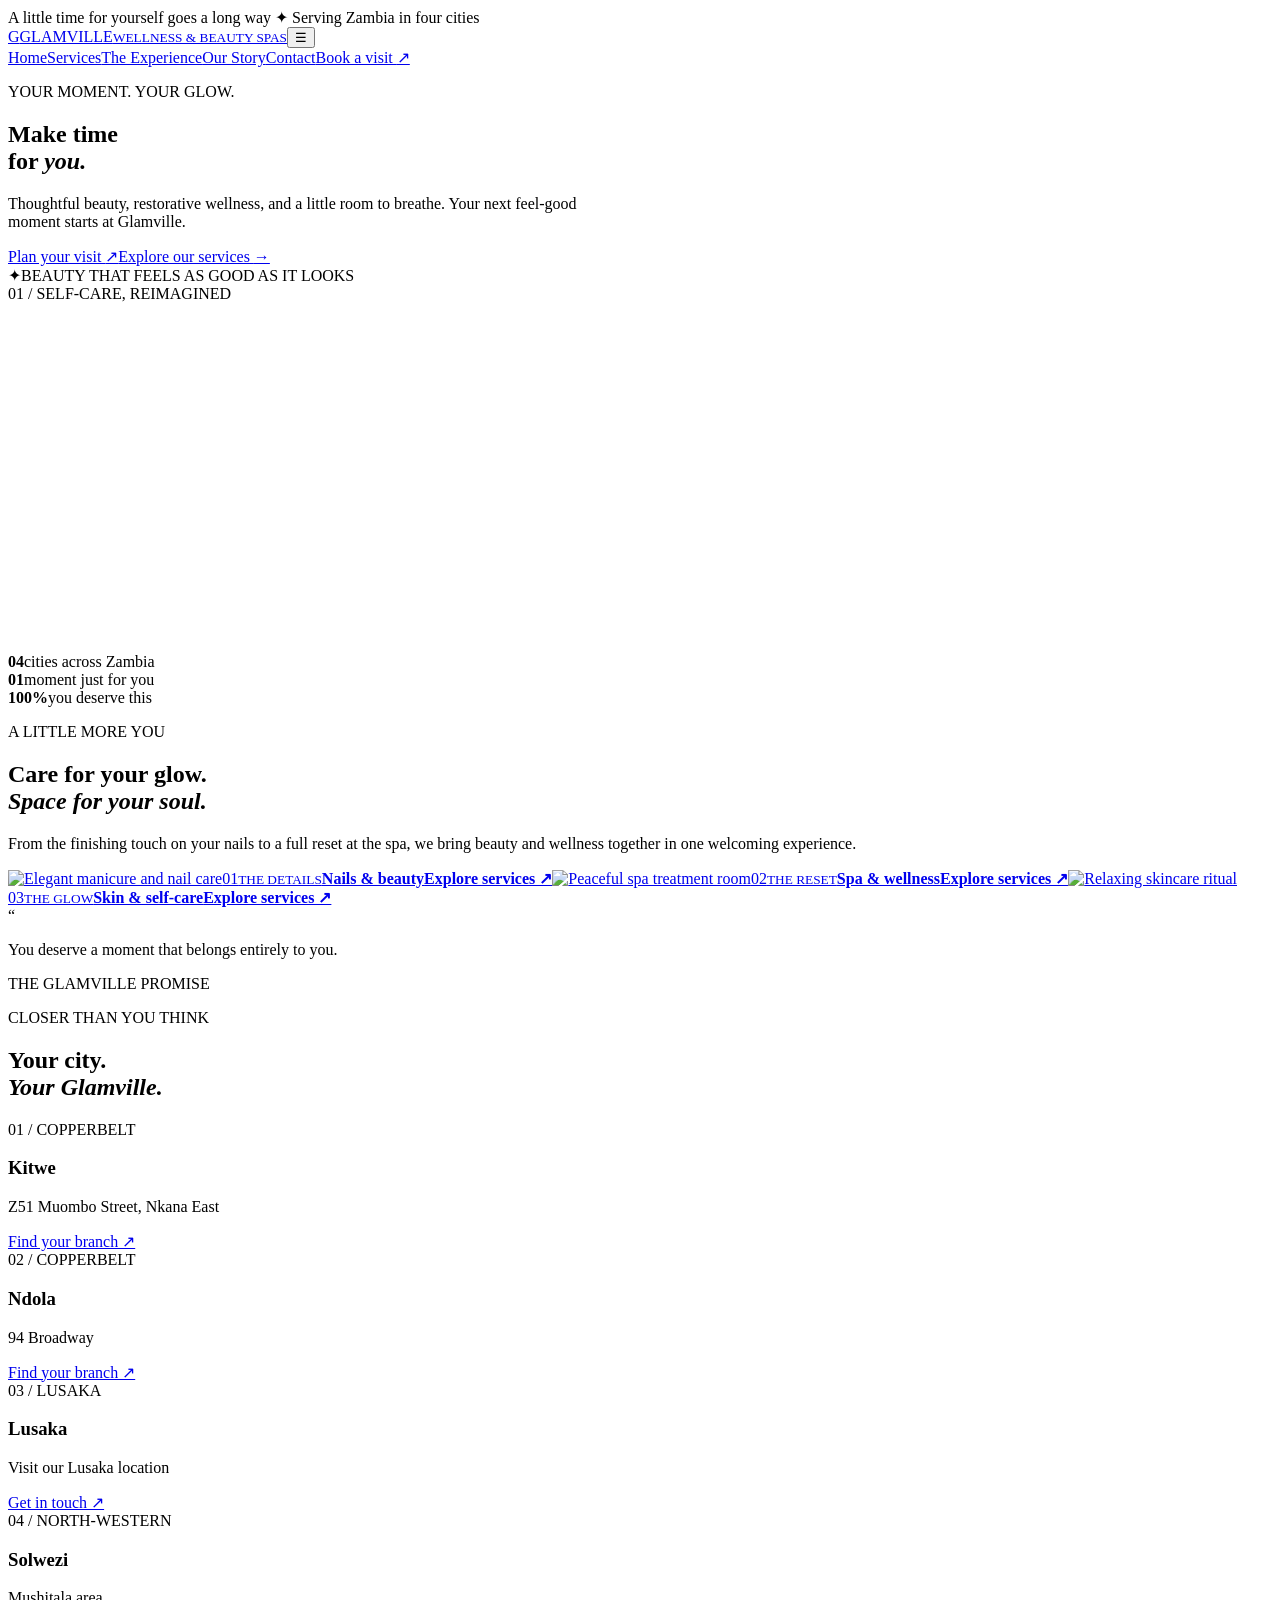
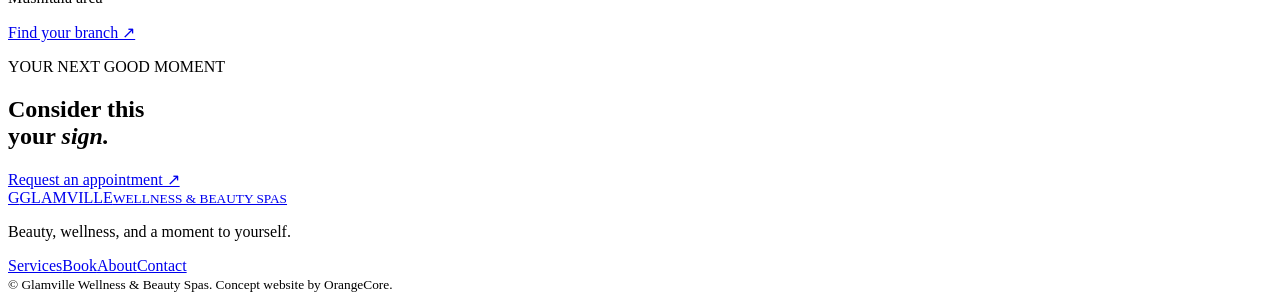
==== index.html @ 5f19c572 "Add Glamville concept website: index.html" ====
<!doctype html>
<html lang="en"><head><meta charset="utf-8"><meta name="viewport" content="width=device-width,initial-scale=1"><meta name="theme-color" content="#f8f3ec"><meta name="description" content="Discover Glamville Wellness & Beauty Spas in Zambia. Explore treatments, find your branch and request an appointment."><title>Glamville Spas | Make Time for You</title><link rel="preconnect" href="https://fonts.googleapis.com"><link href="https://fonts.googleapis.com/css2?family=DM+Sans:wght@400;500;600;700&family=Playfair+Display:wght@500;600;700&display=swap" rel="stylesheet"><link rel="stylesheet" href="css/main.css"><style>.home-hero{min-height:570px}.hero-copy{max-width:610px}</style></head><body><div class="announcement">A little time for yourself goes a long way <span>✦</span> Serving Zambia in four cities</div><header class="site-header"><a class="brand" href="index.html"><span class="brand-mark">G</span><span>GLAMVILLE<small>WELLNESS & BEAUTY SPAS</small></span></a><button class="menu-toggle" aria-label="Open menu" aria-expanded="false">☰</button><nav class="nav"><a class="active" href="index.html">Home</a><a href="services.html">Services</a><a href="gallery.html">The Experience</a><a href="about.html">Our Story</a><a href="contact.html">Contact</a><a class="nav-cta" href="booking.html">Book a visit <span>↗</span></a></nav></header><main><section class="home-hero"><div class="hero-photo"></div><div class="hero-shade"></div><div class="hero-copy"><p class="eyebrow light">YOUR MOMENT. YOUR GLOW.</p><h1>Make time<br>for <em>you.</em></h1><p class="hero-lede">Thoughtful beauty, restorative wellness, and a little room to breathe. Your next feel-good moment starts at Glamville.</p><div class="hero-actions"><a class="btn btn-light" href="booking.html">Plan your visit <span>↗</span></a><a class="text-link light-link" href="services.html">Explore our services <span>→</span></a></div><div class="hero-note"><span class="note-star">✦</span><span>BEAUTY THAT FEELS AS GOOD AS IT LOOKS</span></div></div><div class="hero-index">01 / SELF-CARE, REIMAGINED</div></section><section class="trust-strip"><div><strong>04</strong><span>cities across Zambia</span></div><div><strong>01</strong><span>moment just for you</span></div><div><strong>100%</strong><span>you deserve this</span></div></section><section class="section section-intro"><div class="section-heading"><p class="eyebrow">A LITTLE MORE YOU</p><h2>Care for your glow.<br><em>Space for your soul.</em></h2></div><p class="intro-copy">From the finishing touch on your nails to a full reset at the spa, we bring beauty and wellness together in one welcoming experience.</p></section><section class="service-preview"><a class="service-tile tile-large" href="services.html"><img src="https://images.unsplash.com/photo-1604654894610-df63bc536371?auto=format&fit=crop&w=1000&q=85" alt="Elegant manicure and nail care"><span class="tile-number">01</span><span class="tile-label"><small>THE DETAILS</small><strong>Nails & beauty</strong><b>Explore services ↗</b></span></a><a class="service-tile" href="services.html"><img src="https://images.unsplash.com/photo-1540555700478-4be289fbecef?auto=format&fit=crop&w=800&q=85" alt="Peaceful spa treatment room"><span class="tile-number">02</span><span class="tile-label"><small>THE RESET</small><strong>Spa & wellness</strong><b>Explore services ↗</b></span></a><a class="service-tile" href="services.html"><img src="https://images.unsplash.com/photo-1515377905703-c4788e51af15?auto=format&fit=crop&w=800&q=85" alt="Relaxing skincare ritual"><span class="tile-number">03</span><span class="tile-label"><small>THE GLOW</small><strong>Skin & self-care</strong><b>Explore services ↗</b></span></a></section><section class="quote-band"><span class="quote-mark">“</span><p>You deserve a moment that belongs entirely to you.</p><span class="eyebrow">THE GLAMVILLE PROMISE</span></section><section class="branch-section"><div class="section-heading"><p class="eyebrow">CLOSER THAN YOU THINK</p><h2>Your city.<br><em>Your Glamville.</em></h2></div><div class="branch-grid"><article class="branch-card"><span class="branch-pin">01 / COPPERBELT</span><h3>Kitwe</h3><p>Z51 Muombo Street, Nkana East</p><a href="contact.html#branches">Find your branch ↗</a></article><article class="branch-card"><span class="branch-pin">02 / COPPERBELT</span><h3>Ndola</h3><p>94 Broadway</p><a href="contact.html#branches">Find your branch ↗</a></article><article class="branch-card"><span class="branch-pin">03 / LUSAKA</span><h3>Lusaka</h3><p>Visit our Lusaka location</p><a href="contact.html#branches">Get in touch ↗</a></article><article class="branch-card"><span class="branch-pin">04 / NORTH-WESTERN</span><h3>Solwezi</h3><p>Mushitala area</p><a href="contact.html#branches">Find your branch ↗</a></article></div></section><section class="booking-banner"><div><p class="eyebrow light">YOUR NEXT GOOD MOMENT</p><h2>Consider this<br>your <em>sign.</em></h2></div><a class="btn btn-light" href="booking.html">Request an appointment ↗</a></section></main><footer class="footer"><a class="brand brand-footer" href="index.html"><span class="brand-mark">G</span><span>GLAMVILLE<small>WELLNESS & BEAUTY SPAS</small></span></a><p>Beauty, wellness, and a moment to yourself.</p><div class="footer-links"><a href="services.html">Services</a><a href="booking.html">Book</a><a href="about.html">About</a><a href="contact.html">Contact</a></div><small>© <span class="year"></span> Glamville Wellness & Beauty Spas. Concept website by OrangeCore.</small></footer><script src="js/main.js"></script></body></html>
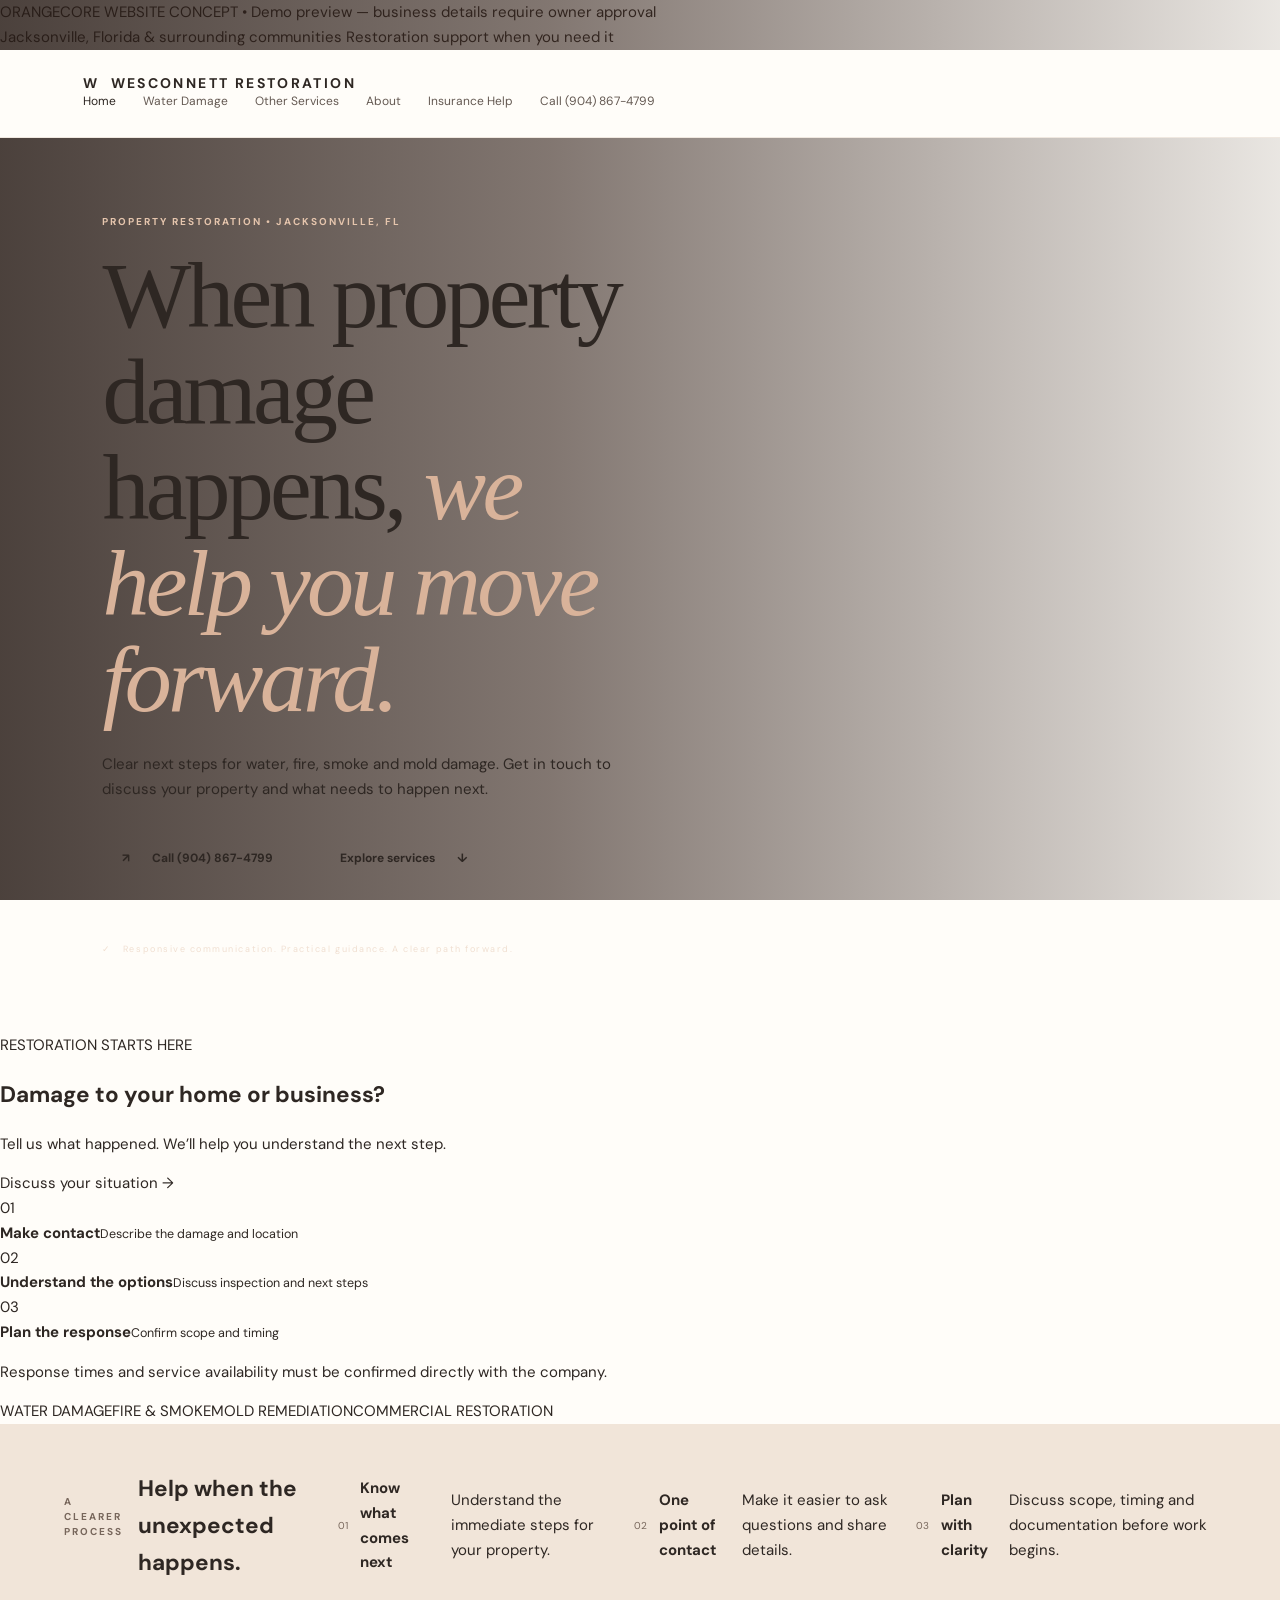
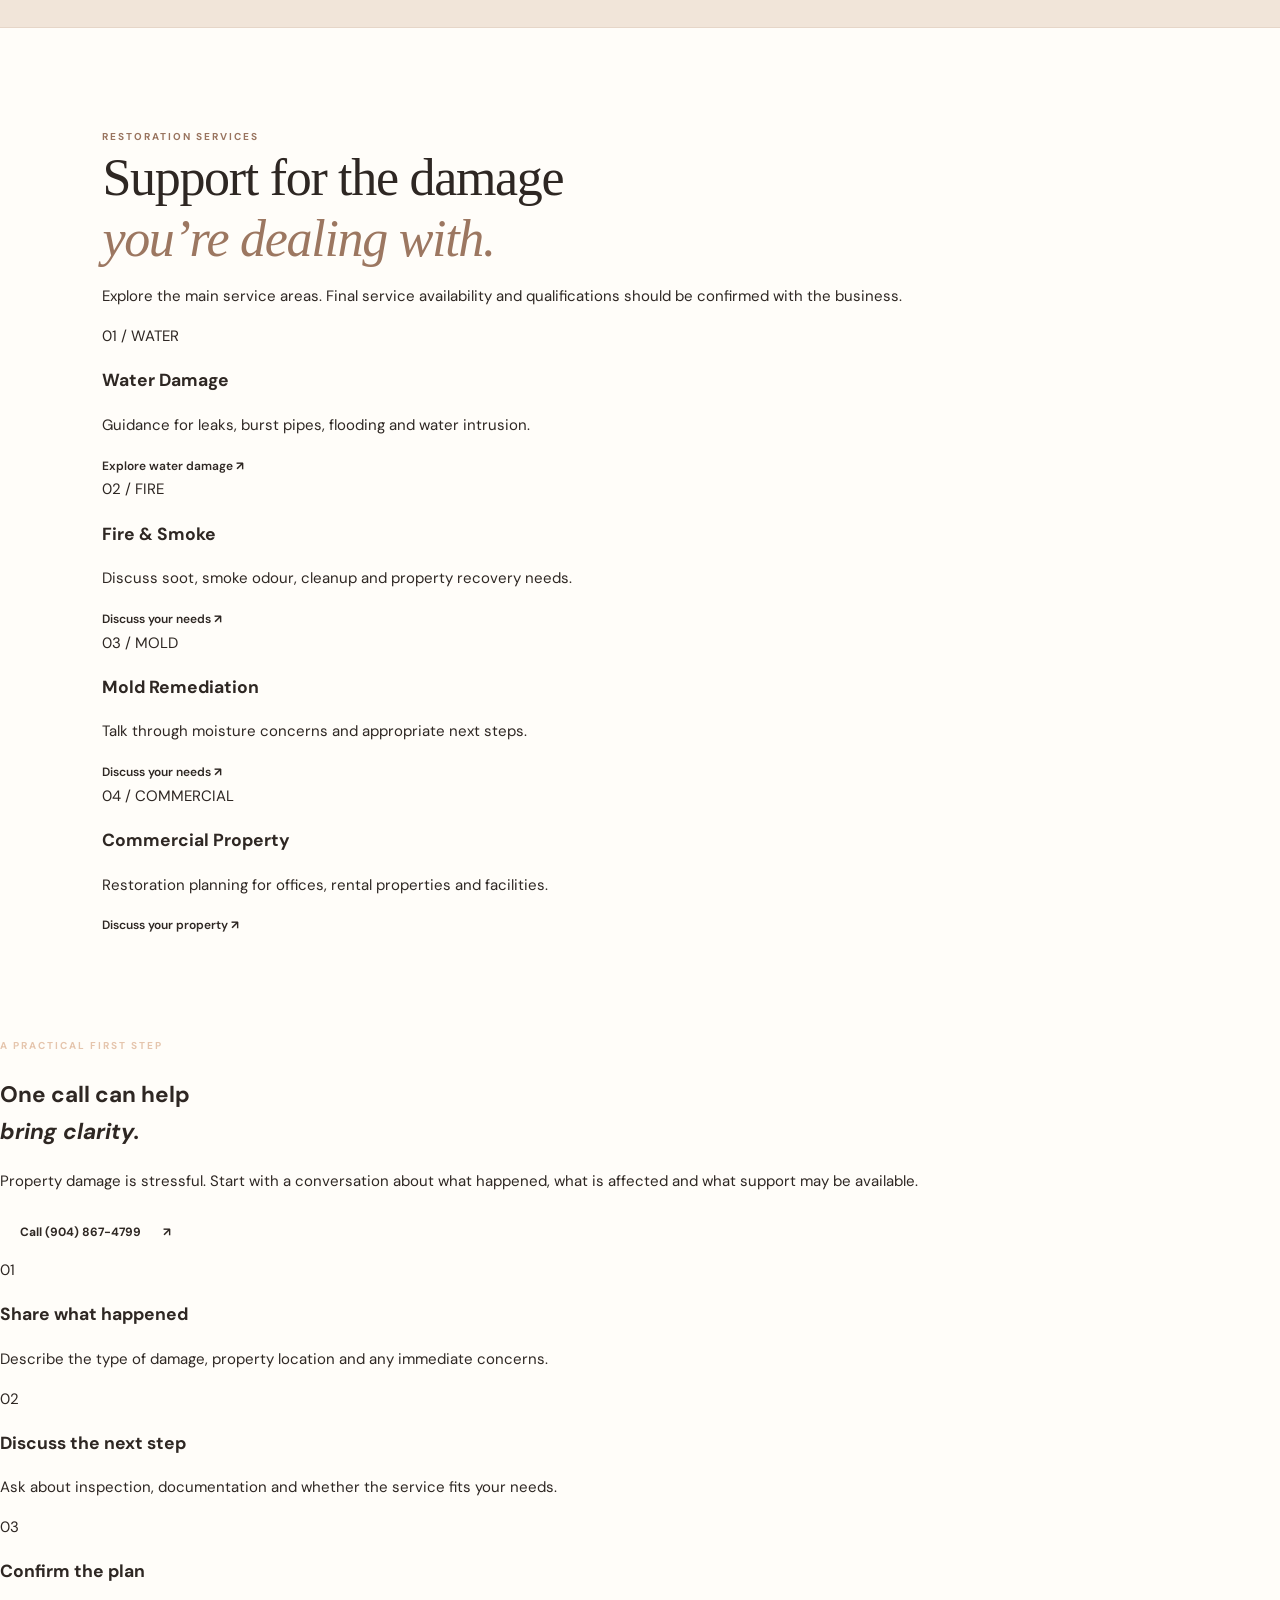
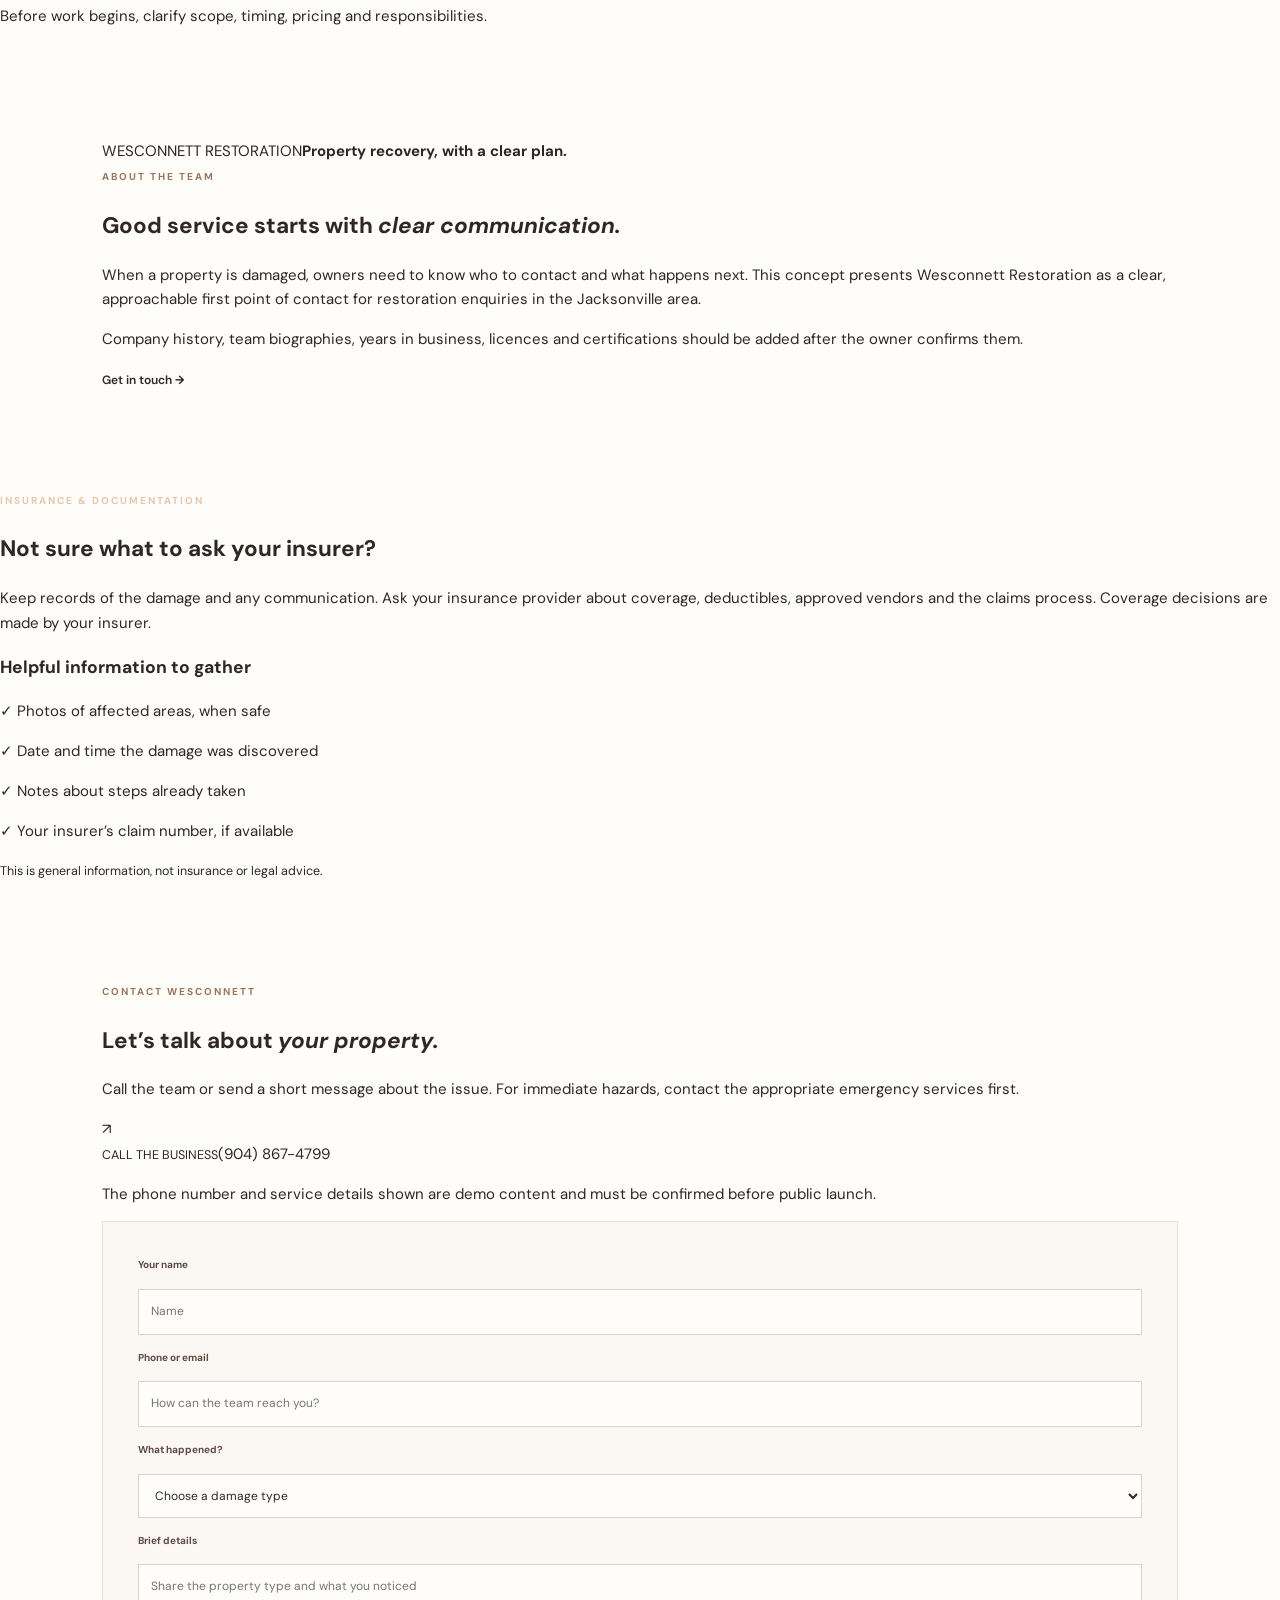
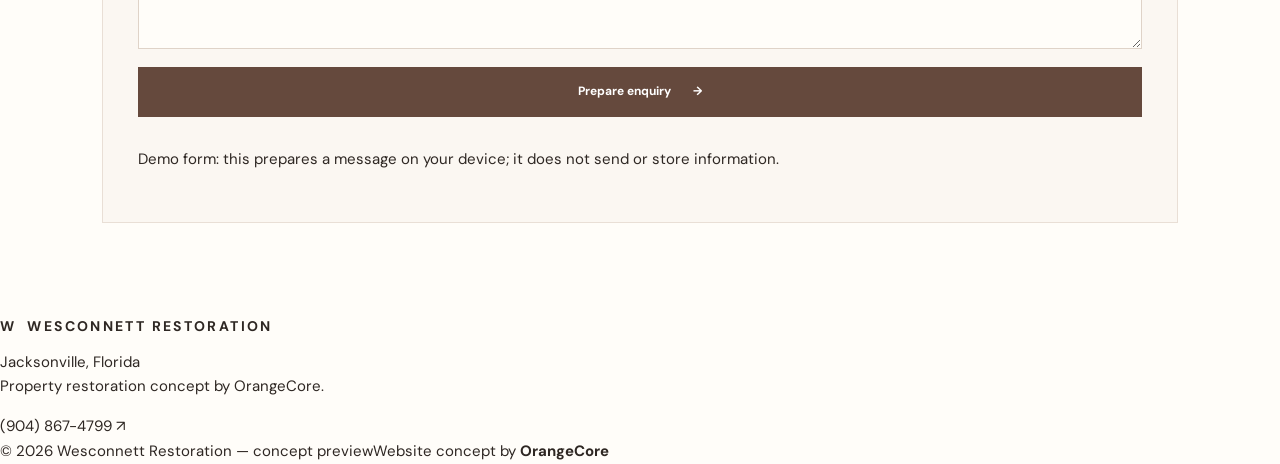
==== commit 1c001d23: "Replace Glamville homepage with Wesconnett Restoration concept" ====
--- a/index.html
+++ b/index.html
@@ -1,2 +1,43 @@
 <!doctype html>
-<html lang="en"><head><meta charset="utf-8"><meta name="viewport" content="width=device-width,initial-scale=1"><meta name="theme-color" content="#f8f3ec"><meta name="description" content="Discover Glamville Wellness & Beauty Spas in Zambia. Explore treatments, find your branch and request an appointment."><title>Glamville Spas | Make Time for You</title><link rel="preconnect" href="https://fonts.googleapis.com"><link href="https://fonts.googleapis.com/css2?family=DM+Sans:wght@400;500;600;700&family=Playfair+Display:wght@500;600;700&display=swap" rel="stylesheet"><link rel="stylesheet" href="css/main.css"><style>.home-hero{min-height:570px}.hero-copy{max-width:610px}</style></head><body><div class="announcement">A little time for yourself goes a long way <span>✦</span> Serving Zambia in four cities</div><header class="site-header"><a class="brand" href="index.html"><span class="brand-mark">G</span><span>GLAMVILLE<small>WELLNESS & BEAUTY SPAS</small></span></a><button class="menu-toggle" aria-label="Open menu" aria-expanded="false">☰</button><nav class="nav"><a class="active" href="index.html">Home</a><a href="services.html">Services</a><a href="gallery.html">The Experience</a><a href="about.html">Our Story</a><a href="contact.html">Contact</a><a class="nav-cta" href="booking.html">Book a visit <span>↗</span></a></nav></header><main><section class="home-hero"><div class="hero-photo"></div><div class="hero-shade"></div><div class="hero-copy"><p class="eyebrow light">YOUR MOMENT. YOUR GLOW.</p><h1>Make time<br>for <em>you.</em></h1><p class="hero-lede">Thoughtful beauty, restorative wellness, and a little room to breathe. Your next feel-good moment starts at Glamville.</p><div class="hero-actions"><a class="btn btn-light" href="booking.html">Plan your visit <span>↗</span></a><a class="text-link light-link" href="services.html">Explore our services <span>→</span></a></div><div class="hero-note"><span class="note-star">✦</span><span>BEAUTY THAT FEELS AS GOOD AS IT LOOKS</span></div></div><div class="hero-index">01 / SELF-CARE, REIMAGINED</div></section><section class="trust-strip"><div><strong>04</strong><span>cities across Zambia</span></div><div><strong>01</strong><span>moment just for you</span></div><div><strong>100%</strong><span>you deserve this</span></div></section><section class="section section-intro"><div class="section-heading"><p class="eyebrow">A LITTLE MORE YOU</p><h2>Care for your glow.<br><em>Space for your soul.</em></h2></div><p class="intro-copy">From the finishing touch on your nails to a full reset at the spa, we bring beauty and wellness together in one welcoming experience.</p></section><section class="service-preview"><a class="service-tile tile-large" href="services.html"><img src="https://images.unsplash.com/photo-1604654894610-df63bc536371?auto=format&fit=crop&w=1000&q=85" alt="Elegant manicure and nail care"><span class="tile-number">01</span><span class="tile-label"><small>THE DETAILS</small><strong>Nails & beauty</strong><b>Explore services ↗</b></span></a><a class="service-tile" href="services.html"><img src="https://images.unsplash.com/photo-1540555700478-4be289fbecef?auto=format&fit=crop&w=800&q=85" alt="Peaceful spa treatment room"><span class="tile-number">02</span><span class="tile-label"><small>THE RESET</small><strong>Spa & wellness</strong><b>Explore services ↗</b></span></a><a class="service-tile" href="services.html"><img src="https://images.unsplash.com/photo-1515377905703-c4788e51af15?auto=format&fit=crop&w=800&q=85" alt="Relaxing skincare ritual"><span class="tile-number">03</span><span class="tile-label"><small>THE GLOW</small><strong>Skin & self-care</strong><b>Explore services ↗</b></span></a></section><section class="quote-band"><span class="quote-mark">“</span><p>You deserve a moment that belongs entirely to you.</p><span class="eyebrow">THE GLAMVILLE PROMISE</span></section><section class="branch-section"><div class="section-heading"><p class="eyebrow">CLOSER THAN YOU THINK</p><h2>Your city.<br><em>Your Glamville.</em></h2></div><div class="branch-grid"><article class="branch-card"><span class="branch-pin">01 / COPPERBELT</span><h3>Kitwe</h3><p>Z51 Muombo Street, Nkana East</p><a href="contact.html#branches">Find your branch ↗</a></article><article class="branch-card"><span class="branch-pin">02 / COPPERBELT</span><h3>Ndola</h3><p>94 Broadway</p><a href="contact.html#branches">Find your branch ↗</a></article><article class="branch-card"><span class="branch-pin">03 / LUSAKA</span><h3>Lusaka</h3><p>Visit our Lusaka location</p><a href="contact.html#branches">Get in touch ↗</a></article><article class="branch-card"><span class="branch-pin">04 / NORTH-WESTERN</span><h3>Solwezi</h3><p>Mushitala area</p><a href="contact.html#branches">Find your branch ↗</a></article></div></section><section class="booking-banner"><div><p class="eyebrow light">YOUR NEXT GOOD MOMENT</p><h2>Consider this<br>your <em>sign.</em></h2></div><a class="btn btn-light" href="booking.html">Request an appointment ↗</a></section></main><footer class="footer"><a class="brand brand-footer" href="index.html"><span class="brand-mark">G</span><span>GLAMVILLE<small>WELLNESS & BEAUTY SPAS</small></span></a><p>Beauty, wellness, and a moment to yourself.</p><div class="footer-links"><a href="services.html">Services</a><a href="booking.html">Book</a><a href="about.html">About</a><a href="contact.html">Contact</a></div><small>© <span class="year"></span> Glamville Wellness & Beauty Spas. Concept website by OrangeCore.</small></footer><script src="js/main.js"></script></body></html>+<html lang="en">
+<head>
+<meta charset="utf-8"><meta name="viewport" content="width=device-width,initial-scale=1">
+<meta name="theme-color" content="#101b22">
+<meta name="description" content="Wesconnett Restoration — a website concept for a Jacksonville-area property restoration company.">
+<title>Wesconnett Restoration | Jacksonville Restoration Concept</title>
+<link rel="preconnect" href="https://fonts.googleapis.com"><link rel="preconnect" href="https://fonts.gstatic.com" crossorigin>
+<link href="https://fonts.googleapis.com/css2?family=DM+Sans:wght@400;500;600;700&family=Manrope:wght@400;500;600;700;800&display=swap" rel="stylesheet">
+<link rel="stylesheet" href="css/main.css">
+</head>
+<body>
+<div class="concept-bar">ORANGECORE WEBSITE CONCEPT <span>•</span> Demo preview — business details require owner approval</div>
+<div class="topline"><div class="wrap top-line-inner"><span>Jacksonville, Florida & surrounding communities</span><span class="availability"><i></i> Restoration support when you need it</span></div></div>
+<header class="site-header"><div class="wrap nav-wrap">
+<a class="brand" href="index.html" aria-label="Wesconnett Restoration home"><span class="brand-icon">W</span><span class="brand-copy">WESCONNETT <b>RESTORATION</b></span></a>
+<button class="menu-toggle" aria-label="Open navigation" aria-expanded="false">☰</button>
+<nav class="nav" aria-label="Main navigation">
+<a class="active" href="index.html">Home</a><a href="water-damage.html">Water Damage</a><a href="#services">Other Services</a><a href="#about">About</a><a href="#insurance">Insurance Help</a><a class="nav-call" href="tel:+19048674799">Call (904) 867-4799</a>
+</nav></div></header>
+<main>
+<section class="hero"><div class="hero-shade"></div><div class="wrap hero-grid"><div class="hero-copy">
+<div class="eyebrow light"><span></span> PROPERTY RESTORATION • JACKSONVILLE, FL</div>
+<h1>When property damage happens, <em>we help you move forward.</em></h1>
+<p>Clear next steps for water, fire, smoke and mold damage. Get in touch to discuss your property and what needs to happen next.</p>
+<div class="hero-actions"><a class="btn btn-accent" href="tel:+19048674799"><span class="phone-symbol">↗</span> Call (904) 867-4799</a><a class="btn btn-ghost" href="#services">Explore services <span>↓</span></a></div>
+<div class="hero-note"><span class="shield">✓</span><span>Responsive communication. Practical guidance. A clear path forward.</span></div>
+</div><div class="hero-card"><div class="card-top"><span class="card-kicker">RESTORATION STARTS HERE</span><span class="pulse"></span></div><h2>Damage to your home or business?</h2><p>Tell us what happened. We’ll help you understand the next step.</p><a class="card-link" href="#contact">Discuss your situation <span>→</span></a><div class="card-divider"></div><div class="mini-step"><span>01</span><div><b>Make contact</b><small>Describe the damage and location</small></div></div><div class="mini-step"><span>02</span><div><b>Understand the options</b><small>Discuss inspection and next steps</small></div></div><div class="mini-step"><span>03</span><div><b>Plan the response</b><small>Confirm scope and timing</small></div></div><p class="demo-disclaimer">Response times and service availability must be confirmed directly with the company.</p></div></div><div class="hero-bottom"><div class="wrap hero-bottom-inner"><span>WATER DAMAGE</span><span>FIRE & SMOKE</span><span>MOLD REMEDIATION</span><span>COMMERCIAL RESTORATION</span></div></div></section>
+<section class="trust-strip"><div class="wrap trust-grid"><div class="trust-intro"><span class="eyebrow">A CLEARER PROCESS</span><h2>Help when the unexpected happens.</h2></div><div class="trust-item"><span class="trust-icon">01</span><div><b>Know what comes next</b><p>Understand the immediate steps for your property.</p></div></div><div class="trust-item"><span class="trust-icon">02</span><div><b>One point of contact</b><p>Make it easier to ask questions and share details.</p></div></div><div class="trust-item"><span class="trust-icon">03</span><div><b>Plan with clarity</b><p>Discuss scope, timing and documentation before work begins.</p></div></div></div></section>
+<section id="services" class="section services-section"><div class="wrap"><div class="section-heading"><div><span class="eyebrow">RESTORATION SERVICES</span><h2>Support for the damage<br><em>you’re dealing with.</em></h2></div><p>Explore the main service areas. Final service availability and qualifications should be confirmed with the business.</p></div><div class="service-grid">
+<a class="service-card water-card" href="water-damage.html"><div class="service-number">01 / WATER</div><div class="service-content"><h3>Water Damage</h3><p>Guidance for leaks, burst pipes, flooding and water intrusion.</p><span class="text-link">Explore water damage <b>↗</b></span></div></a>
+<a class="service-card fire-card" href="#contact"><div class="service-number">02 / FIRE</div><div class="service-content"><h3>Fire & Smoke</h3><p>Discuss soot, smoke odour, cleanup and property recovery needs.</p><span class="text-link">Discuss your needs <b>↗</b></span></div></a>
+<a class="service-card mold-card" href="#contact"><div class="service-number">03 / MOLD</div><div class="service-content"><h3>Mold Remediation</h3><p>Talk through moisture concerns and appropriate next steps.</p><span class="text-link">Discuss your needs <b>↗</b></span></div></a>
+<a class="service-card commercial-card" href="#contact"><div class="service-number">04 / COMMERCIAL</div><div class="service-content"><h3>Commercial Property</h3><p>Restoration planning for offices, rental properties and facilities.</p><span class="text-link">Discuss your property <b>↗</b></span></div></a>
+</div></div></section>
+<section class="process-section"><div class="wrap process-grid"><div class="process-copy"><span class="eyebrow light">A PRACTICAL FIRST STEP</span><h2>One call can help<br><em>bring clarity.</em></h2><p>Property damage is stressful. Start with a conversation about what happened, what is affected and what support may be available.</p><a class="btn btn-accent" href="tel:+19048674799">Call (904) 867-4799 <span>↗</span></a></div><div class="process-list"><div class="process-row"><span>01</span><div><h3>Share what happened</h3><p>Describe the type of damage, property location and any immediate concerns.</p></div></div><div class="process-row"><span>02</span><div><h3>Discuss the next step</h3><p>Ask about inspection, documentation and whether the service fits your needs.</p></div></div><div class="process-row"><span>03</span><div><h3>Confirm the plan</h3><p>Before work begins, clarify scope, timing, pricing and responsibilities.</p></div></div></div></div></section>
+<section id="about" class="section about-section"><div class="wrap about-grid"><div class="about-image"><div class="image-caption"><span>WESCONNETT RESTORATION</span><b>Property recovery, with a clear plan.</b></div></div><div class="about-copy"><span class="eyebrow">ABOUT THE TEAM</span><h2>Good service starts with <em>clear communication.</em></h2><p>When a property is damaged, owners need to know who to contact and what happens next. This concept presents Wesconnett Restoration as a clear, approachable first point of contact for restoration enquiries in the Jacksonville area.</p><p class="small-note">Company history, team biographies, years in business, licences and certifications should be added after the owner confirms them.</p><a class="text-link" href="#contact">Get in touch <b>→</b></a></div></div></section>
+<section id="insurance" class="insurance-section"><div class="wrap insurance-grid"><div><span class="eyebrow light">INSURANCE & DOCUMENTATION</span><h2>Not sure what to ask your insurer?</h2><p>Keep records of the damage and any communication. Ask your insurance provider about coverage, deductibles, approved vendors and the claims process. Coverage decisions are made by your insurer.</p></div><div class="insurance-checklist"><h3>Helpful information to gather</h3><p><span>✓</span> Photos of affected areas, when safe</p><p><span>✓</span> Date and time the damage was discovered</p><p><span>✓</span> Notes about steps already taken</p><p><span>✓</span> Your insurer’s claim number, if available</p><small>This is general information, not insurance or legal advice.</small></div></div></section>
+<section id="contact" class="section contact-section"><div class="wrap contact-grid"><div class="contact-copy"><span class="eyebrow">CONTACT WESCONNETT</span><h2>Let’s talk about <em>your property.</em></h2><p>Call the team or send a short message about the issue. For immediate hazards, contact the appropriate emergency services first.</p><div class="contact-phone"><span class="phone-bubble">↗</span><div><small>CALL THE BUSINESS</small><a href="tel:+19048674799">(904) 867-4799</a></div></div><p class="small-note">The phone number and service details shown are demo content and must be confirmed before public launch.</p></div><form class="contact-form" id="enquiry-form"><label for="name">Your name</label><input id="name" name="name" autocomplete="name" placeholder="Name" required><label for="phone">Phone or email</label><input id="phone" name="phone" placeholder="How can the team reach you?" required><label for="damage">What happened?</label><select id="damage" name="damage" required><option value="">Choose a damage type</option><option>Water damage</option><option>Fire or smoke damage</option><option>Mold concern</option><option>Commercial property</option><option>Other</option></select><label for="message">Brief details</label><textarea id="message" name="message" rows="3" placeholder="Share the property type and what you noticed"></textarea><button class="btn btn-dark" type="submit">Prepare enquiry <span>→</span></button><p class="form-note" id="form-note">Demo form: this prepares a message on your device; it does not send or store information.</p></form></div></section>
+</main>
+<footer class="site-footer"><div class="wrap footer-main"><a class="brand brand-footer" href="index.html"><span class="brand-icon">W</span><span class="brand-copy">WESCONNETT <b>RESTORATION</b></span></a><p>Jacksonville, Florida<br>Property restoration concept by OrangeCore.</p><a href="tel:+19048674799">(904) 867-4799 ↗</a></div><div class="wrap footer-bottom"><span>© <span class="year">2026</span> Wesconnett Restoration — concept preview</span><span>Website concept by <b>OrangeCore</b></span></div></footer>
+<script src="js/main.js"></script>
+</body></html>
--- a/css/main.css
+++ b/css/main.css
@@ -0,0 +1 @@
+:root{--cream:#f8f3ec;--paper:#fffdf9;--ink:#2e2723;--muted:#766c65;--brown:#65493d;--rose:#d9b6a2;--line:#e7ddd3;--serif:"Playfair Display",Georgia,serif;--sans:"DM Sans",Arial,sans-serif}*{box-sizing:border-box}html{scroll-behavior:smooth}body{margin:0;background:var(--paper);color:var(--ink);font-family:var(--sans);font-size:15px;line-height:1.65}a{color:inherit;text-decoration:none}img{display:block;width:100%;height:100%;object-fit:cover}button,input,select,textarea{font:inherit}.announcement{min-height:31px;padding:6px 20px;text-align:center;background:#4d382f;color:#f9eee3;font-size:10px;letter-spacing:.08em;text-transform:uppercase}.announcement span{color:#dfb69e;padding:0 9px}.site-header{height:88px;padding:0 6.5%;display:flex;align-items:center;justify-content:space-between;gap:28px;background:var(--paper);position:relative;z-index:10;border-bottom:1px solid #f0e8e0}.brand{display:flex;align-items:center;gap:11px;flex-shrink:0;font-weight:700;letter-spacing:.17em;font-size:14px;line-height:1.2}.brand small{display:block;margin-top:5px;font-size:8px;letter-spacing:.17em;font-weight:500;color:#8e7b6e}.brand-mark{width:39px;height:39px;border:1px solid #a98976;border-radius:50%;display:grid;place-items:center;font-family:var(--serif);font-size:26px;font-weight:500;letter-spacing:0;color:#755442}.nav{display:flex;align-items:center;gap:27px}.nav>a{font-size:12px;color:#645952;white-space:nowrap}.nav>a.active{color:#2e2723}.nav-cta{background:#65493d;color:white!important;padding:12px 17px;border-radius:2px}.nav-cta span{margin-left:10px}.menu-toggle{display:none;border:0;background:none;font-size:25px;color:var(--ink)}.home-hero{position:relative;min-height:620px;display:flex;align-items:center;overflow:hidden;background:#725649;color:#fff}.hero-photo,.hero-shade{position:absolute;inset:0}.hero-photo{background-image:url("https://images.unsplash.com/photo-1540555700478-4be289fbecef?auto=format&fit=crop&w=2000&q=90");background-size:cover;background-position:center 48%;transform:scale(1.01)}.hero-shade{background:linear-gradient(90deg,rgba(39,27,22,.83) 0%,rgba(53,36,29,.62) 43%,rgba(44,30,24,.10) 100%)}.hero-copy{position:relative;z-index:1;padding:76px 8%;max-width:760px}.eyebrow{font-size:10px;font-weight:700;letter-spacing:.2em;text-transform:uppercase;color:#99745f;margin:0 0 18px}.eyebrow.light{color:#e5c5ad}.hero-copy h1,.page-hero h1,.story-copy h1,.contact-hero h1{font-family:var(--serif);font-weight:500;font-size:clamp(54px,7.4vw,94px);line-height:1.02;letter-spacing:-.04em;margin:0 0 25px}.hero-copy h1 em,.page-hero h1 em,.story-copy h1 em,.contact-hero h1 em,.section-heading h2 em,.services-intro h2 em,.booking-aside h2 em,.gallery-intro h2 em,.story-quote h2 em,.branches-section h2 em,.contact-direct h2 em,.branch-section .section-heading h2 em{font-weight:500;color:#d9b39a}.hero-lede{font-size:16px;line-height:1.9;color:#f2e8e0;max-width:430px}.hero-actions{display:flex;align-items:center;gap:27px;margin-top:32px}.btn{display:inline-flex;align-items:center;justify-content:center;gap:22px;padding:15px 20px;font-size:12px;font-weight:700;border:0;cursor:pointer;transition:transform .2s,background .2s}.btn:hover{transform:translateY(-2px)}.btn-light{background:#fffaf4;color:#4e382f}.btn-dark{background:#65493d;color:#fff}.text-link{font-size:12px;font-weight:600}.light-link{color:#fff}.hero-note{display:flex;align-items:center;gap:11px;margin-top:58px;font-size:9px;letter-spacing:.17em;color:#f0dfd1}.note-star{font-size:19px;color:#e4b99b}.hero-index{position:absolute;right:6%;bottom:34px;font-size:9px;letter-spacing:.17em;color:#f2e2d6}.trust-strip{display:flex;justify-content:center;gap:clamp(40px,9vw,145px);padding:27px 5%;background:#f1e5d9;border-bottom:1px solid #e6d6c8}.trust-strip div{display:flex;align-items:center;gap:12px}.trust-strip strong{font-family:var(--serif);font-size:30px;font-weight:500;color:#775747}.trust-strip span{max-width:100px;font-size:10px;line-height:1.5;color:#77665b}.section{padding:95px 8%}.section-intro{display:flex;justify-content:space-between;align-items:end;gap:60px}.section-heading h2,.services-intro h2,.booking-aside h2,.gallery-intro h2,.story-quote h2,.branches-section h2,.contact-direct h2{font-family:var(--serif);font-size:clamp(34px,4.2vw,52px);font-weight:500;line-height:1.17;letter-spacing:-.025em;margin:0}.section-heading h2 em,.services-intro h2 em,.booking-aside h2 em,.gallery-intro h2 em,.story-quote h2 em,.branches-section h2 em,.contact-direct h2 em{color:#9c7761}.intro-copy{max-width:390px;color:var(--muted);font-size:14px;line-height:1.9;margin-bottom:5px}.service-preview{display:grid;grid-template-columns:1.2fr 1fr 1fr;gap:15px;padding:0 6.5% 95px}.service-tile{height:410px;position:relative;overflow:hidden;background:#d8c3b3}.service-tile:after{content:"";position:absolute;inset:0;background:linear-gradient(0deg,rgba(36,24,18,.8),transparent 55%)}.service-tile img{transition:transform .6s}.service-tile:hover img{transform:scale(1.05)}.tile-number{position:absolute;z-index:1;top:18px;left:18px;color:white;font-size:11px}.tile-label{position:absolute;z-index:1;left:24px;right:20px;bottom:25px;color:#fff}.tile-label small,.tile-label b{display:block;font-size:9px;letter-spacing:.17em}.tile-label small{color:#e9c8b0}.tile-label strong{display:block;font-family:var(--serif);font-size:27px;font-weight:500;margin:5px 0 13px}.tile-label b{font-weight:500;letter-spacing:.04em}.quote-band{text-align:center;background:#5b4035;color:#fff;padding:70px 20px}.quote-mark{font-family:var(--serif);font-size:65px;line-height:.8;color:#d5ad93}.quote-band p{font-family:var(--serif);font-size:clamp(25px,3.2vw,39px);margin:15px auto 20px;max-width:650px}.quote-band .eyebrow{color:#d7b49c}.branch-section,.branches-section{padding:95px 8%;background:#faf5ef}.branch-grid{display:grid;grid-template-columns:repeat(4,minmax(0,1fr));gap:13px;margin-top:36px}.branch-card{background:#fffdf9;border:1px solid #e9dfd6;padding:25px 21px;min-height:190px}.branch-pin{font-size:8px;letter-spacing:.15em;color:#a17b63}.branch-card h3{font-family:var(--serif);font-size:26px;font-weight:500;margin:16px 0 4px}.branch-card p{font-size:11px;color:var(--muted);min-height:35px}.branch-card a{display:inline-block;font-size:10px;font-weight:700;color:#805c47;margin:8px 12px 0 0}.booking-banner{display:flex;align-items:center;justify-content:space-between;gap:30px;padding:75px 8%;background:#9b7864;color:#fff}.booking-banner h2{font-family:var(--serif);font-size:clamp(37px,5vw,59px);font-weight:500;line-height:1.08;margin:0}.booking-banner h2 em{color:#f0d5c0}.footer{padding:45px 8% 25px;background:#2f2723;color:#f6eee7;display:flex;align-items:center;gap:30px;flex-wrap:wrap}.brand-footer .brand-mark{border-color:#b9957c;color:#e5c4ab}.brand-footer small{color:#c3a897}.footer>p{margin:0;color:#d0bfb3;font-size:11px}.footer-links{display:flex;gap:18px;margin-left:auto}.footer-links a{font-size:11px;color:#e0d0c5}.footer>small{width:100%;padding-top:19px;border-top:1px solid #54443b;color:#b8a69a;font-size:9px}.page-hero{padding:83px 8% 90px;background:#5a4036;color:white;min-height:330px}.page-hero h1{font-size:clamp(50px,6vw,76px);margin-bottom:15px}.page-hero>p:last-child{max-width:470px;color:#e6d7ce;font-size:14px}.services-intro,.gallery-intro{padding:80px 8% 50px;max-width:850px}.services-intro>p:last-child,.gallery-intro>p:not(.eyebrow){color:var(--muted);max-width:610px;margin-top:22px;font-size:13px}.service-list{padding:0 8% 70px}.service-row{display:grid;grid-template-columns:35px 170px minmax(180px,1fr) 140px;gap:25px;align-items:center;padding:24px 0;border-top:1px solid var(--line)}.service-row:last-child{border-bottom:1px solid var(--line)}.service-row-number{align-self:start;padding-top:5px;font-size:10px;color:#a17b63}.service-row-image{height:145px;overflow:hidden}.service-row-copy .eyebrow{margin-bottom:8px;font-size:8px}.service-row-copy h3{font-family:var(--serif);font-weight:500;font-size:25px;margin:0 0 6px}.service-row-copy>p:not(.eyebrow){color:var(--muted);font-size:11px;line-height:1.7;margin:0;max-width:420px}.chips{display:flex;flex-wrap:wrap;gap:6px;margin-top:11px}.chips span{font-size:9px;background:#f3e9e0;color:#775c4a;padding:4px 8px;border-radius:20px}.service-row-price{display:flex;flex-direction:column;align-items:flex-start;gap:3px}.service-row-price small{font-size:8px;letter-spacing:.12em;color:#9c8779}.service-row-price strong{font-family:var(--serif);font-size:29px;font-weight:500}.service-row-price a{font-size:9px;color:#805c47;font-weight:700;margin-top:5px}.notice-panel{margin:0 8% 80px;padding:26px 30px;display:flex;align-items:center;gap:20px;background:#f3e7dc}.notice-panel>span{font-size:27px;color:#98715a}.notice-panel div{flex:1}.notice-panel h3{font-family:var(--serif);font-size:22px;font-weight:500;margin:0 0 3px}.notice-panel p{font-size:11px;color:var(--muted);margin:0;max-width:580px}.booking-hero{background:#6a4b3e}.booking-layout{padding:75px 8% 95px;display:grid;grid-template-columns:.8fr 1.2fr;gap:9%}.booking-aside{position:sticky;top:25px}.booking-aside>p:not(.eyebrow){font-size:13px;color:var(--muted);max-width:370px;line-height:1.9;margin:24px 0 35px}.booking-step{display:flex;gap:14px;align-items:start;padding:15px 0;border-top:1px solid var(--line)}.booking-step>span{font-family:var(--serif);font-size:20px;color:#a17b63}.booking-step strong,.booking-step small{display:block}.booking-step strong{font-size:12px}.booking-step small{font-size:10px;color:var(--muted);margin-top:4px}.booking-note{font-size:10px;color:#8c6b55;padding:15px;background:#f3e8df;margin-top:18px}.booking-form,.contact-form{padding:35px;background:#fbf7f2;border:1px solid #e9dfd6}.booking-form h2,.contact-form h2{font-family:var(--serif);font-size:34px;font-weight:500;margin:0 0 27px}.form-grid{display:grid;grid-template-columns:1fr 1fr;gap:18px}.booking-form label,.contact-form label{display:flex;flex-direction:column;gap:7px;font-size:10px;font-weight:700;color:#5d4b40}.booking-form input,.booking-form select,.booking-form textarea,.contact-form input,.contact-form select,.contact-form textarea{width:100%;min-width:0;border:1px solid #dfd3c8;background:#fffdf9;padding:12px;color:var(--ink);border-radius:0;font-size:12px;outline:none}.booking-form input:focus,.booking-form select:focus,.booking-form textarea:focus,.contact-form input:focus,.contact-form select:focus,.contact-form textarea:focus{border-color:#a17b63}.full-field{grid-column:1/-1}.consent{display:flex!important;flex-direction:row!important;align-items:flex-start;gap:9px!important;font-weight:400!important;color:var(--muted)!important;margin:20px 0}.consent input{width:auto;margin-top:3px}.btn-submit{width:100%}.form-help{font-size:9px;color:#8c7d71;line-height:1.7;margin:12px 0 0}.form-status{font-size:11px;color:#76513c}.gallery-intro{padding-bottom:40px}.image-note{display:block;margin-top:20px;font-size:9px;color:#988579}.gallery-grid{display:grid;grid-template-columns:1fr 1fr 1fr;grid-auto-rows:230px;gap:13px;padding:0 8% 90px}.gallery-item{margin:0;position:relative;overflow:hidden;background:#e7d5c6}.gallery-item:after{content:"";position:absolute;inset:45% 0 0;background:linear-gradient(transparent,rgba(36,24,18,.65))}.gallery-item img{transition:transform .5s}.gallery-item:hover img{transform:scale(1.04)}.gallery-item figcaption{position:absolute;z-index:1;bottom:17px;left:18px;right:18px;color:#fff;font-size:9px;letter-spacing:.16em;display:flex;justify-content:space-between}.gallery-item.tall{grid-row:span 2}.gallery-item.wide{grid-column:span 2}.story-hero{display:grid;grid-template-columns:1fr 1fr;min-height:500px}.story-copy{padding:90px 9%;align-self:center}.story-copy h1{font-size:clamp(47px,5vw,70px)}.story-copy h1 em{color:#956e57}.story-copy>p:not(.eyebrow){color:#6d5d51;max-width:400px;font-size:13px;line-height:1.9;margin:20px 0 28px}.story-image{min-height:430px}.story-content{display:grid;grid-template-columns:1fr 1fr;gap:10%;padding:90px 10%;align-items:start}.story-quote>span{color:#a27a62;font-size:28px}.story-quote h2{margin-top:15px}.story-body .eyebrow{margin-bottom:14px}.story-body p:not(.eyebrow){font-size:13px;line-height:2;color:var(--muted)}.values-grid{display:grid;grid-template-columns:repeat(3,1fr);gap:1px;background:#e3d5c8;border-top:1px solid #e3d5c8}.values-grid article{padding:35px 8%;background:#f9f2eb}.values-grid article>span{font-family:var(--serif);font-size:24px;color:#a17b63}.values-grid h3{font-family:var(--serif);font-size:23px;font-weight:500;margin:12px 0 5px}.values-grid p{font-size:11px;color:var(--muted);max-width:260px}.contact-hero{display:flex;align-items:center;justify-content:space-between;padding:75px 10%;gap:30px}.contact-hero h1{font-size:clamp(50px,6vw,77px)}.contact-hero h1 em{color:#946e58}.contact-hero>div:first-child>p:last-child{max-width:420px;color:var(--muted);font-size:13px}.contact-orbit{width:190px;height:190px;border:1px solid #c8a994;border-radius:50%;display:flex;flex-direction:column;align-items:center;justify-content:center;flex-shrink:0;position:relative;color:#805d49}.contact-orbit:before{content:"";position:absolute;inset:13px;border:1px solid #d8c1b0;border-radius:50%}.contact-orbit span{font-family:var(--serif);font-size:70px;line-height:1}.contact-orbit small{font-size:8px;letter-spacing:.15em;text-align:center;margin-top:8px}.contact-details{display:grid;grid-template-columns:1fr 1fr;gap:10%;padding:80px 10%;background:#fffdf9}.contact-direct h2{margin-bottom:30px}.direct-row{border-top:1px solid var(--line);padding:17px 0;display:flex;flex-direction:column;align-items:flex-start}.direct-row>span{font-size:8px;letter-spacing:.16em;color:#9a7b66}.direct-row>a,.direct-row>strong{font-size:14px;margin-top:6px}.direct-row small{font-size:9px;color:#8b7c71;margin-top:5px}.contact-form{display:flex;flex-direction:column;gap:15px}.contact-form h2{margin-bottom:4px}.contact-form .btn{margin-top:3px}.branches-section{padding-top:80px}.branches-section h2{font-size:46px}.branches-section .branch-grid{margin-top:30px}.branches-section .branch-card{min-height:205px}@media(max-width:1050px){.nav{gap:15px}.nav>a{font-size:11px}.site-header{padding:0 4%}.branch-grid{grid-template-columns:repeat(2,minmax(0,1fr))}.service-row{grid-template-columns:25px 130px minmax(150px,1fr) 120px;gap:16px}.service-row-image{height:130px}.booking-layout{gap:5%}.booking-form{padding:27px}}@media(max-width:760px){.announcement{font-size:8px}.site-header{height:74px;padding:0 5%}.brand{font-size:12px}.brand-mark{width:34px;height:34px}.menu-toggle{display:block}.nav{display:none;position:absolute;top:73px;left:0;right:0;background:var(--paper);padding:20px 6% 25px;flex-direction:column;align-items:stretch;gap:0;border-bottom:1px solid var(--line);box-shadow:0 12px 18px #3c2b2010}.nav.open{display:flex}.nav>a{padding:12px 0;border-bottom:1px solid #f0e8e0;font-size:13px}.nav .nav-cta{padding:13px 15px;margin-top:13px;text-align:center}.home-hero{min-height:570px}.hero-photo{background-position:58% center}.hero-shade{background:linear-gradient(90deg,rgba(39,27,22,.82),rgba(39,27,22,.35))}.hero-copy{padding:65px 7%}.hero-copy h1{font-size:65px}.hero-lede{font-size:14px}.hero-actions{align-items:flex-start;flex-direction:column;gap:18px}.hero-note{margin-top:37px;font-size:8px}.hero-index{font-size:8px;right:6%;bottom:19px}.trust-strip{gap:15px;justify-content:space-around;padding:22px 3%}.trust-strip div{gap:7px}.trust-strip strong{font-size:23px}.trust-strip span{font-size:8px;max-width:70px}.section{padding:65px 7%}.section-intro{display:block}.intro-copy{margin-top:24px;font-size:13px}.service-preview{grid-template-columns:1fr 1fr;padding:0 5% 65px;gap:10px}.service-tile{height:300px}.service-tile:first-child{grid-column:1/-1;height:350px}.tile-label{left:17px;bottom:19px}.tile-label strong{font-size:23px}.quote-band{padding:55px 8%}.branch-section,.branches-section{padding:65px 7%}.branch-grid{grid-template-columns:1fr 1fr;gap:9px}.branch-card{padding:18px 14px}.branch-card h3{font-size:23px}.booking-banner{padding:55px 7%;align-items:flex-start;flex-direction:column}.footer{padding:35px 7% 22px;gap:20px}.footer-links{margin-left:0;width:100%;flex-wrap:wrap}.page-hero{padding:65px 7%;min-height:280px}.page-hero h1{font-size:59px}.services-intro,.gallery-intro{padding:60px 7% 35px}.service-list{padding:0 7% 55px}.service-row{grid-template-columns:24px 95px 1fr;gap:12px;align-items:start}.service-row-image{height:100px}.service-row-copy h3{font-size:21px}.service-row-copy>p:not(.eyebrow){font-size:10px}.service-row-price{grid-column:3;flex-direction:row;align-items:center;flex-wrap:wrap;gap:7px;margin-top:-3px}.service-row-price small{width:100%}.service-row-price strong{font-size:22px}.service-row-price a{margin:0 0 0 5px}.notice-panel{margin:0 7% 55px;flex-wrap:wrap;padding:22px}.notice-panel div{flex:1 1 75%}.notice-panel .btn{width:100%}.booking-layout{grid-template-columns:1fr;padding:55px 6% 65px;gap:35px}.booking-aside{position:static}.booking-aside>p:not(.eyebrow){margin:18px 0 20px}.booking-form{padding:23px 18px}.booking-form h2,.contact-form h2{font-size:29px}.form-grid{gap:14px}.booking-form input,.booking-form select,.booking-form textarea{padding:11px 9px}.gallery-grid{grid-template-columns:1fr 1fr;grid-auto-rows:180px;gap:9px;padding:0 6% 60px}.gallery-item.tall{grid-row:span 2}.gallery-item.wide{grid-column:1/-1}.story-hero{grid-template-columns:1fr}.story-copy{padding:60px 7%}.story-image{min-height:280px;height:300px}.story-content{grid-template-columns:1fr;gap:30px;padding:60px 7%}.values-grid{grid-template-columns:1fr}.values-grid article{padding:28px 7%}.contact-hero{padding:60px 7%;align-items:flex-start}.contact-orbit{width:105px;height:105px;margin-top:20px}.contact-orbit:before{inset:7px}.contact-orbit span{font-size:40px}.contact-orbit small{font-size:6px}.contact-details{grid-template-columns:1fr;gap:35px;padding:60px 7%}.contact-form{padding:25px 19px}.branches-section h2{font-size:40px}}@media(max-width:390px){.hero-copy h1{font-size:55px}.service-preview{grid-template-columns:1fr}.service-tile,.service-tile:first-child{grid-column:auto;height:300px}.trust-strip{gap:8px}.trust-strip strong{font-size:20px}.form-grid{grid-template-columns:1fr}.full-field{grid-column:auto}.contact-hero{display:block}.contact-orbit{display:none}.branch-grid{grid-template-columns:1fr}.service-row{grid-template-columns:20px 78px 1fr;gap:8px}.service-row-image{height:88px}}
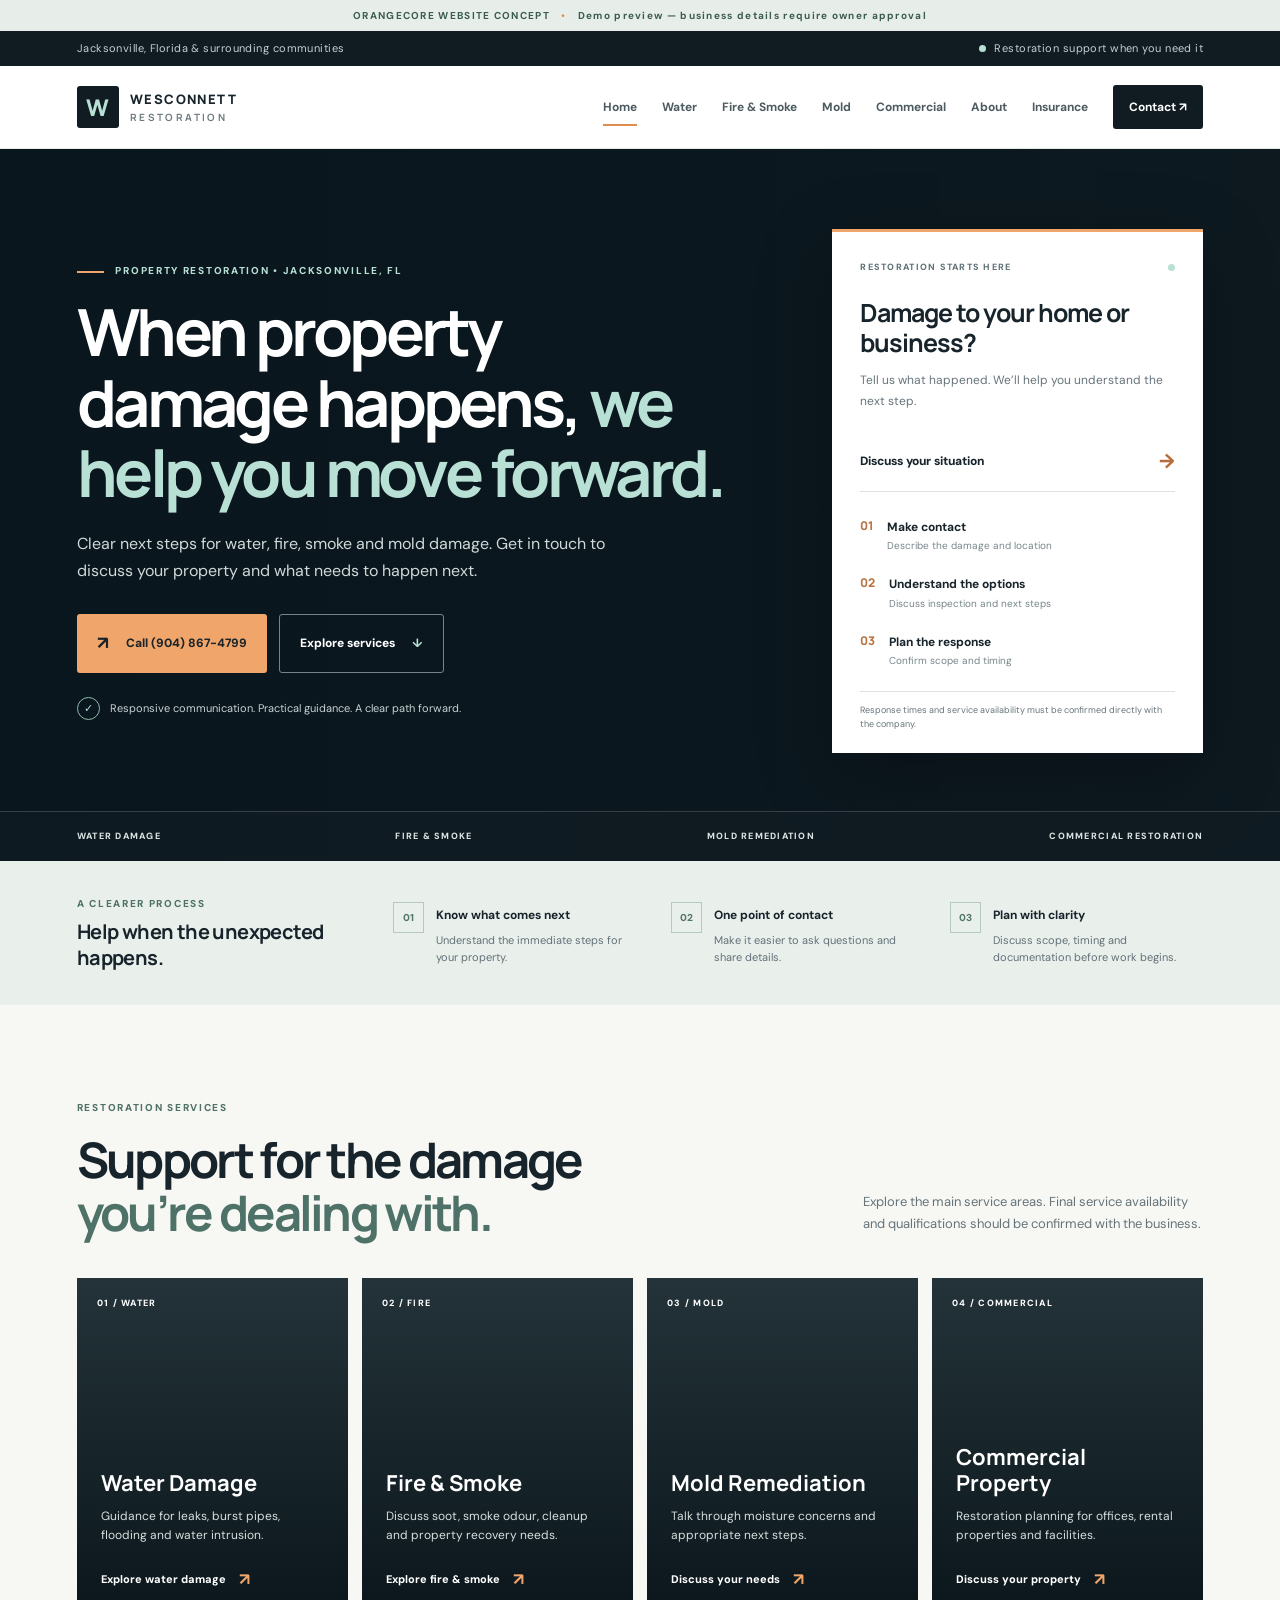
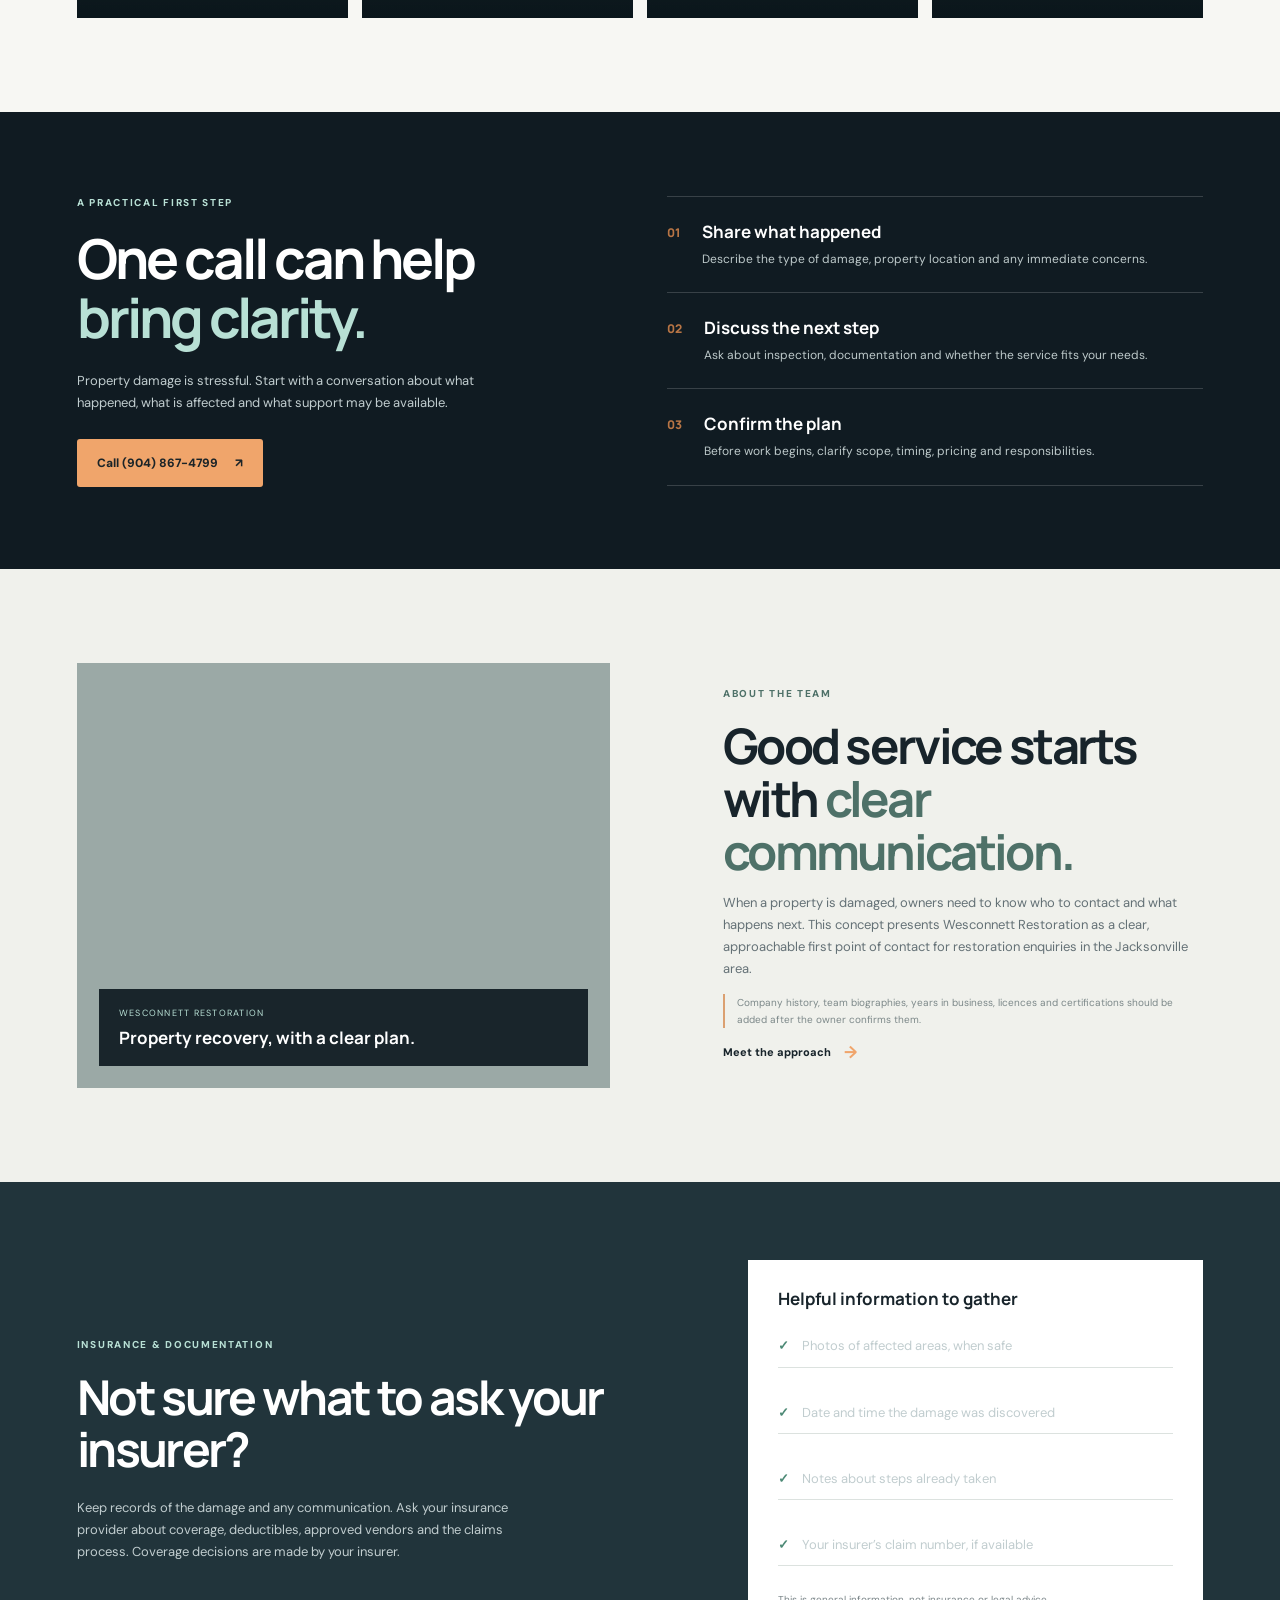
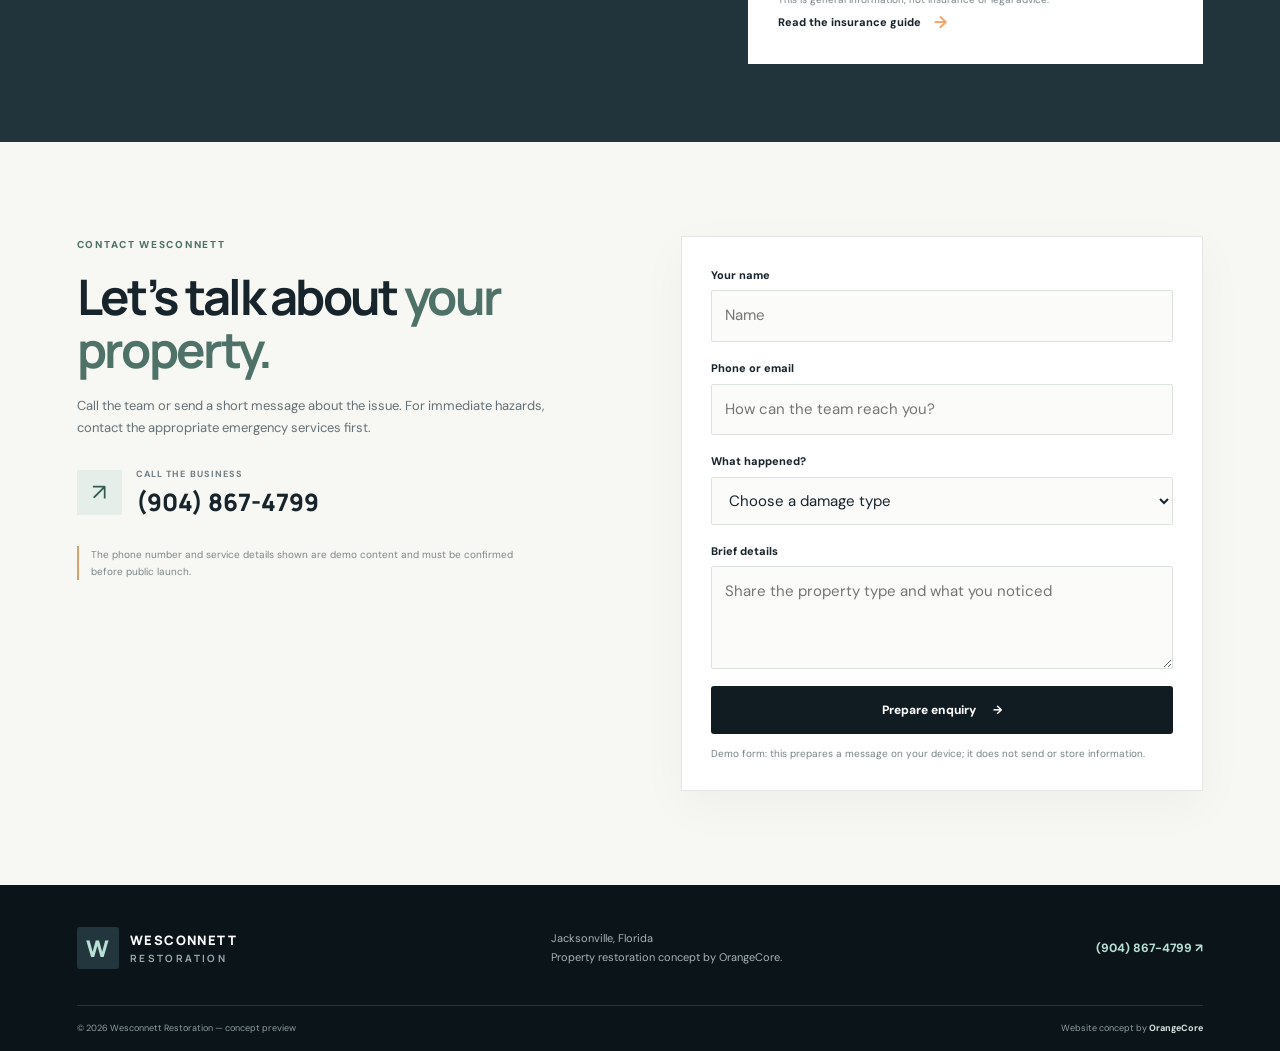
==== commit 6c980070: "Connect homepage navigation to all eight restoration pages" ====
--- a/index.html
+++ b/index.html
@@ -16,7 +16,7 @@
 <a class="brand" href="index.html" aria-label="Wesconnett Restoration home"><span class="brand-icon">W</span><span class="brand-copy">WESCONNETT <b>RESTORATION</b></span></a>
 <button class="menu-toggle" aria-label="Open navigation" aria-expanded="false">☰</button>
 <nav class="nav" aria-label="Main navigation">
-<a class="active" href="index.html">Home</a><a href="water-damage.html">Water Damage</a><a href="#services">Other Services</a><a href="#about">About</a><a href="#insurance">Insurance Help</a><a class="nav-call" href="tel:+19048674799">Call (904) 867-4799</a>
+<a class="active" href="index.html">Home</a><a href="water-damage.html">Water</a><a href="fire-smoke.html">Fire & Smoke</a><a href="mold-remediation.html">Mold</a><a href="commercial-restoration.html">Commercial</a><a href="about.html">About</a><a href="insurance-guide.html">Insurance</a><a class="nav-call" href="contact.html">Contact ↗</a>
 </nav></div></header>
 <main>
 <section class="hero"><div class="hero-shade"></div><div class="wrap hero-grid"><div class="hero-copy">
@@ -29,13 +29,13 @@
 <section class="trust-strip"><div class="wrap trust-grid"><div class="trust-intro"><span class="eyebrow">A CLEARER PROCESS</span><h2>Help when the unexpected happens.</h2></div><div class="trust-item"><span class="trust-icon">01</span><div><b>Know what comes next</b><p>Understand the immediate steps for your property.</p></div></div><div class="trust-item"><span class="trust-icon">02</span><div><b>One point of contact</b><p>Make it easier to ask questions and share details.</p></div></div><div class="trust-item"><span class="trust-icon">03</span><div><b>Plan with clarity</b><p>Discuss scope, timing and documentation before work begins.</p></div></div></div></section>
 <section id="services" class="section services-section"><div class="wrap"><div class="section-heading"><div><span class="eyebrow">RESTORATION SERVICES</span><h2>Support for the damage<br><em>you’re dealing with.</em></h2></div><p>Explore the main service areas. Final service availability and qualifications should be confirmed with the business.</p></div><div class="service-grid">
 <a class="service-card water-card" href="water-damage.html"><div class="service-number">01 / WATER</div><div class="service-content"><h3>Water Damage</h3><p>Guidance for leaks, burst pipes, flooding and water intrusion.</p><span class="text-link">Explore water damage <b>↗</b></span></div></a>
-<a class="service-card fire-card" href="#contact"><div class="service-number">02 / FIRE</div><div class="service-content"><h3>Fire & Smoke</h3><p>Discuss soot, smoke odour, cleanup and property recovery needs.</p><span class="text-link">Discuss your needs <b>↗</b></span></div></a>
-<a class="service-card mold-card" href="#contact"><div class="service-number">03 / MOLD</div><div class="service-content"><h3>Mold Remediation</h3><p>Talk through moisture concerns and appropriate next steps.</p><span class="text-link">Discuss your needs <b>↗</b></span></div></a>
-<a class="service-card commercial-card" href="#contact"><div class="service-number">04 / COMMERCIAL</div><div class="service-content"><h3>Commercial Property</h3><p>Restoration planning for offices, rental properties and facilities.</p><span class="text-link">Discuss your property <b>↗</b></span></div></a>
+<a class="service-card fire-card" href="fire-smoke.html"><div class="service-number">02 / FIRE</div><div class="service-content"><h3>Fire & Smoke</h3><p>Discuss soot, smoke odour, cleanup and property recovery needs.</p><span class="text-link">Explore fire & smoke <b>↗</b></span></div></a>
+<a class="service-card mold-card" href="mold-remediation.html"><div class="service-number">03 / MOLD</div><div class="service-content"><h3>Mold Remediation</h3><p>Talk through moisture concerns and appropriate next steps.</p><span class="text-link">Discuss your needs <b>↗</b></span></div></a>
+<a class="service-card commercial-card" href="commercial-restoration.html"><div class="service-number">04 / COMMERCIAL</div><div class="service-content"><h3>Commercial Property</h3><p>Restoration planning for offices, rental properties and facilities.</p><span class="text-link">Discuss your property <b>↗</b></span></div></a>
 </div></div></section>
 <section class="process-section"><div class="wrap process-grid"><div class="process-copy"><span class="eyebrow light">A PRACTICAL FIRST STEP</span><h2>One call can help<br><em>bring clarity.</em></h2><p>Property damage is stressful. Start with a conversation about what happened, what is affected and what support may be available.</p><a class="btn btn-accent" href="tel:+19048674799">Call (904) 867-4799 <span>↗</span></a></div><div class="process-list"><div class="process-row"><span>01</span><div><h3>Share what happened</h3><p>Describe the type of damage, property location and any immediate concerns.</p></div></div><div class="process-row"><span>02</span><div><h3>Discuss the next step</h3><p>Ask about inspection, documentation and whether the service fits your needs.</p></div></div><div class="process-row"><span>03</span><div><h3>Confirm the plan</h3><p>Before work begins, clarify scope, timing, pricing and responsibilities.</p></div></div></div></div></section>
-<section id="about" class="section about-section"><div class="wrap about-grid"><div class="about-image"><div class="image-caption"><span>WESCONNETT RESTORATION</span><b>Property recovery, with a clear plan.</b></div></div><div class="about-copy"><span class="eyebrow">ABOUT THE TEAM</span><h2>Good service starts with <em>clear communication.</em></h2><p>When a property is damaged, owners need to know who to contact and what happens next. This concept presents Wesconnett Restoration as a clear, approachable first point of contact for restoration enquiries in the Jacksonville area.</p><p class="small-note">Company history, team biographies, years in business, licences and certifications should be added after the owner confirms them.</p><a class="text-link" href="#contact">Get in touch <b>→</b></a></div></div></section>
-<section id="insurance" class="insurance-section"><div class="wrap insurance-grid"><div><span class="eyebrow light">INSURANCE & DOCUMENTATION</span><h2>Not sure what to ask your insurer?</h2><p>Keep records of the damage and any communication. Ask your insurance provider about coverage, deductibles, approved vendors and the claims process. Coverage decisions are made by your insurer.</p></div><div class="insurance-checklist"><h3>Helpful information to gather</h3><p><span>✓</span> Photos of affected areas, when safe</p><p><span>✓</span> Date and time the damage was discovered</p><p><span>✓</span> Notes about steps already taken</p><p><span>✓</span> Your insurer’s claim number, if available</p><small>This is general information, not insurance or legal advice.</small></div></div></section>
+<section id="about" class="section about-section"><div class="wrap about-grid"><div class="about-image"><div class="image-caption"><span>WESCONNETT RESTORATION</span><b>Property recovery, with a clear plan.</b></div></div><div class="about-copy"><span class="eyebrow">ABOUT THE TEAM</span><h2>Good service starts with <em>clear communication.</em></h2><p>When a property is damaged, owners need to know who to contact and what happens next. This concept presents Wesconnett Restoration as a clear, approachable first point of contact for restoration enquiries in the Jacksonville area.</p><p class="small-note">Company history, team biographies, years in business, licences and certifications should be added after the owner confirms them.</p><a class="text-link" href="about.html">Meet the approach <b>→</b></a></div></div></section>
+<section id="insurance" class="insurance-section"><div class="wrap insurance-grid"><div><span class="eyebrow light">INSURANCE & DOCUMENTATION</span><h2>Not sure what to ask your insurer?</h2><p>Keep records of the damage and any communication. Ask your insurance provider about coverage, deductibles, approved vendors and the claims process. Coverage decisions are made by your insurer.</p></div><div class="insurance-checklist"><h3>Helpful information to gather</h3><p><span>✓</span> Photos of affected areas, when safe</p><p><span>✓</span> Date and time the damage was discovered</p><p><span>✓</span> Notes about steps already taken</p><p><span>✓</span> Your insurer’s claim number, if available</p><small>This is general information, not insurance or legal advice.</small><a class="text-link" href="insurance-guide.html">Read the insurance guide <b>→</b></a></div></div></section>
 <section id="contact" class="section contact-section"><div class="wrap contact-grid"><div class="contact-copy"><span class="eyebrow">CONTACT WESCONNETT</span><h2>Let’s talk about <em>your property.</em></h2><p>Call the team or send a short message about the issue. For immediate hazards, contact the appropriate emergency services first.</p><div class="contact-phone"><span class="phone-bubble">↗</span><div><small>CALL THE BUSINESS</small><a href="tel:+19048674799">(904) 867-4799</a></div></div><p class="small-note">The phone number and service details shown are demo content and must be confirmed before public launch.</p></div><form class="contact-form" id="enquiry-form"><label for="name">Your name</label><input id="name" name="name" autocomplete="name" placeholder="Name" required><label for="phone">Phone or email</label><input id="phone" name="phone" placeholder="How can the team reach you?" required><label for="damage">What happened?</label><select id="damage" name="damage" required><option value="">Choose a damage type</option><option>Water damage</option><option>Fire or smoke damage</option><option>Mold concern</option><option>Commercial property</option><option>Other</option></select><label for="message">Brief details</label><textarea id="message" name="message" rows="3" placeholder="Share the property type and what you noticed"></textarea><button class="btn btn-dark" type="submit">Prepare enquiry <span>→</span></button><p class="form-note" id="form-note">Demo form: this prepares a message on your device; it does not send or store information.</p></form></div></section>
 </main>
 <footer class="site-footer"><div class="wrap footer-main"><a class="brand brand-footer" href="index.html"><span class="brand-icon">W</span><span class="brand-copy">WESCONNETT <b>RESTORATION</b></span></a><p>Jacksonville, Florida<br>Property restoration concept by OrangeCore.</p><a href="tel:+19048674799">(904) 867-4799 ↗</a></div><div class="wrap footer-bottom"><span>© <span class="year">2026</span> Wesconnett Restoration — concept preview</span><span>Website concept by <b>OrangeCore</b></span></div></footer>
--- a/css/main.css
+++ b/css/main.css
@@ -1 +1 @@
-:root{--cream:#f8f3ec;--paper:#fffdf9;--ink:#2e2723;--muted:#766c65;--brown:#65493d;--rose:#d9b6a2;--line:#e7ddd3;--serif:"Playfair Display",Georgia,serif;--sans:"DM Sans",Arial,sans-serif}*{box-sizing:border-box}html{scroll-behavior:smooth}body{margin:0;background:var(--paper);color:var(--ink);font-family:var(--sans);font-size:15px;line-height:1.65}a{color:inherit;text-decoration:none}img{display:block;width:100%;height:100%;object-fit:cover}button,input,select,textarea{font:inherit}.announcement{min-height:31px;padding:6px 20px;text-align:center;background:#4d382f;color:#f9eee3;font-size:10px;letter-spacing:.08em;text-transform:uppercase}.announcement span{color:#dfb69e;padding:0 9px}.site-header{height:88px;padding:0 6.5%;display:flex;align-items:center;justify-content:space-between;gap:28px;background:var(--paper);position:relative;z-index:10;border-bottom:1px solid #f0e8e0}.brand{display:flex;align-items:center;gap:11px;flex-shrink:0;font-weight:700;letter-spacing:.17em;font-size:14px;line-height:1.2}.brand small{display:block;margin-top:5px;font-size:8px;letter-spacing:.17em;font-weight:500;color:#8e7b6e}.brand-mark{width:39px;height:39px;border:1px solid #a98976;border-radius:50%;display:grid;place-items:center;font-family:var(--serif);font-size:26px;font-weight:500;letter-spacing:0;color:#755442}.nav{display:flex;align-items:center;gap:27px}.nav>a{font-size:12px;color:#645952;white-space:nowrap}.nav>a.active{color:#2e2723}.nav-cta{background:#65493d;color:white!important;padding:12px 17px;border-radius:2px}.nav-cta span{margin-left:10px}.menu-toggle{display:none;border:0;background:none;font-size:25px;color:var(--ink)}.home-hero{position:relative;min-height:620px;display:flex;align-items:center;overflow:hidden;background:#725649;color:#fff}.hero-photo,.hero-shade{position:absolute;inset:0}.hero-photo{background-image:url("https://images.unsplash.com/photo-1540555700478-4be289fbecef?auto=format&fit=crop&w=2000&q=90");background-size:cover;background-position:center 48%;transform:scale(1.01)}.hero-shade{background:linear-gradient(90deg,rgba(39,27,22,.83) 0%,rgba(53,36,29,.62) 43%,rgba(44,30,24,.10) 100%)}.hero-copy{position:relative;z-index:1;padding:76px 8%;max-width:760px}.eyebrow{font-size:10px;font-weight:700;letter-spacing:.2em;text-transform:uppercase;color:#99745f;margin:0 0 18px}.eyebrow.light{color:#e5c5ad}.hero-copy h1,.page-hero h1,.story-copy h1,.contact-hero h1{font-family:var(--serif);font-weight:500;font-size:clamp(54px,7.4vw,94px);line-height:1.02;letter-spacing:-.04em;margin:0 0 25px}.hero-copy h1 em,.page-hero h1 em,.story-copy h1 em,.contact-hero h1 em,.section-heading h2 em,.services-intro h2 em,.booking-aside h2 em,.gallery-intro h2 em,.story-quote h2 em,.branches-section h2 em,.contact-direct h2 em,.branch-section .section-heading h2 em{font-weight:500;color:#d9b39a}.hero-lede{font-size:16px;line-height:1.9;color:#f2e8e0;max-width:430px}.hero-actions{display:flex;align-items:center;gap:27px;margin-top:32px}.btn{display:inline-flex;align-items:center;justify-content:center;gap:22px;padding:15px 20px;font-size:12px;font-weight:700;border:0;cursor:pointer;transition:transform .2s,background .2s}.btn:hover{transform:translateY(-2px)}.btn-light{background:#fffaf4;color:#4e382f}.btn-dark{background:#65493d;color:#fff}.text-link{font-size:12px;font-weight:600}.light-link{color:#fff}.hero-note{display:flex;align-items:center;gap:11px;margin-top:58px;font-size:9px;letter-spacing:.17em;color:#f0dfd1}.note-star{font-size:19px;color:#e4b99b}.hero-index{position:absolute;right:6%;bottom:34px;font-size:9px;letter-spacing:.17em;color:#f2e2d6}.trust-strip{display:flex;justify-content:center;gap:clamp(40px,9vw,145px);padding:27px 5%;background:#f1e5d9;border-bottom:1px solid #e6d6c8}.trust-strip div{display:flex;align-items:center;gap:12px}.trust-strip strong{font-family:var(--serif);font-size:30px;font-weight:500;color:#775747}.trust-strip span{max-width:100px;font-size:10px;line-height:1.5;color:#77665b}.section{padding:95px 8%}.section-intro{display:flex;justify-content:space-between;align-items:end;gap:60px}.section-heading h2,.services-intro h2,.booking-aside h2,.gallery-intro h2,.story-quote h2,.branches-section h2,.contact-direct h2{font-family:var(--serif);font-size:clamp(34px,4.2vw,52px);font-weight:500;line-height:1.17;letter-spacing:-.025em;margin:0}.section-heading h2 em,.services-intro h2 em,.booking-aside h2 em,.gallery-intro h2 em,.story-quote h2 em,.branches-section h2 em,.contact-direct h2 em{color:#9c7761}.intro-copy{max-width:390px;color:var(--muted);font-size:14px;line-height:1.9;margin-bottom:5px}.service-preview{display:grid;grid-template-columns:1.2fr 1fr 1fr;gap:15px;padding:0 6.5% 95px}.service-tile{height:410px;position:relative;overflow:hidden;background:#d8c3b3}.service-tile:after{content:"";position:absolute;inset:0;background:linear-gradient(0deg,rgba(36,24,18,.8),transparent 55%)}.service-tile img{transition:transform .6s}.service-tile:hover img{transform:scale(1.05)}.tile-number{position:absolute;z-index:1;top:18px;left:18px;color:white;font-size:11px}.tile-label{position:absolute;z-index:1;left:24px;right:20px;bottom:25px;color:#fff}.tile-label small,.tile-label b{display:block;font-size:9px;letter-spacing:.17em}.tile-label small{color:#e9c8b0}.tile-label strong{display:block;font-family:var(--serif);font-size:27px;font-weight:500;margin:5px 0 13px}.tile-label b{font-weight:500;letter-spacing:.04em}.quote-band{text-align:center;background:#5b4035;color:#fff;padding:70px 20px}.quote-mark{font-family:var(--serif);font-size:65px;line-height:.8;color:#d5ad93}.quote-band p{font-family:var(--serif);font-size:clamp(25px,3.2vw,39px);margin:15px auto 20px;max-width:650px}.quote-band .eyebrow{color:#d7b49c}.branch-section,.branches-section{padding:95px 8%;background:#faf5ef}.branch-grid{display:grid;grid-template-columns:repeat(4,minmax(0,1fr));gap:13px;margin-top:36px}.branch-card{background:#fffdf9;border:1px solid #e9dfd6;padding:25px 21px;min-height:190px}.branch-pin{font-size:8px;letter-spacing:.15em;color:#a17b63}.branch-card h3{font-family:var(--serif);font-size:26px;font-weight:500;margin:16px 0 4px}.branch-card p{font-size:11px;color:var(--muted);min-height:35px}.branch-card a{display:inline-block;font-size:10px;font-weight:700;color:#805c47;margin:8px 12px 0 0}.booking-banner{display:flex;align-items:center;justify-content:space-between;gap:30px;padding:75px 8%;background:#9b7864;color:#fff}.booking-banner h2{font-family:var(--serif);font-size:clamp(37px,5vw,59px);font-weight:500;line-height:1.08;margin:0}.booking-banner h2 em{color:#f0d5c0}.footer{padding:45px 8% 25px;background:#2f2723;color:#f6eee7;display:flex;align-items:center;gap:30px;flex-wrap:wrap}.brand-footer .brand-mark{border-color:#b9957c;color:#e5c4ab}.brand-footer small{color:#c3a897}.footer>p{margin:0;color:#d0bfb3;font-size:11px}.footer-links{display:flex;gap:18px;margin-left:auto}.footer-links a{font-size:11px;color:#e0d0c5}.footer>small{width:100%;padding-top:19px;border-top:1px solid #54443b;color:#b8a69a;font-size:9px}.page-hero{padding:83px 8% 90px;background:#5a4036;color:white;min-height:330px}.page-hero h1{font-size:clamp(50px,6vw,76px);margin-bottom:15px}.page-hero>p:last-child{max-width:470px;color:#e6d7ce;font-size:14px}.services-intro,.gallery-intro{padding:80px 8% 50px;max-width:850px}.services-intro>p:last-child,.gallery-intro>p:not(.eyebrow){color:var(--muted);max-width:610px;margin-top:22px;font-size:13px}.service-list{padding:0 8% 70px}.service-row{display:grid;grid-template-columns:35px 170px minmax(180px,1fr) 140px;gap:25px;align-items:center;padding:24px 0;border-top:1px solid var(--line)}.service-row:last-child{border-bottom:1px solid var(--line)}.service-row-number{align-self:start;padding-top:5px;font-size:10px;color:#a17b63}.service-row-image{height:145px;overflow:hidden}.service-row-copy .eyebrow{margin-bottom:8px;font-size:8px}.service-row-copy h3{font-family:var(--serif);font-weight:500;font-size:25px;margin:0 0 6px}.service-row-copy>p:not(.eyebrow){color:var(--muted);font-size:11px;line-height:1.7;margin:0;max-width:420px}.chips{display:flex;flex-wrap:wrap;gap:6px;margin-top:11px}.chips span{font-size:9px;background:#f3e9e0;color:#775c4a;padding:4px 8px;border-radius:20px}.service-row-price{display:flex;flex-direction:column;align-items:flex-start;gap:3px}.service-row-price small{font-size:8px;letter-spacing:.12em;color:#9c8779}.service-row-price strong{font-family:var(--serif);font-size:29px;font-weight:500}.service-row-price a{font-size:9px;color:#805c47;font-weight:700;margin-top:5px}.notice-panel{margin:0 8% 80px;padding:26px 30px;display:flex;align-items:center;gap:20px;background:#f3e7dc}.notice-panel>span{font-size:27px;color:#98715a}.notice-panel div{flex:1}.notice-panel h3{font-family:var(--serif);font-size:22px;font-weight:500;margin:0 0 3px}.notice-panel p{font-size:11px;color:var(--muted);margin:0;max-width:580px}.booking-hero{background:#6a4b3e}.booking-layout{padding:75px 8% 95px;display:grid;grid-template-columns:.8fr 1.2fr;gap:9%}.booking-aside{position:sticky;top:25px}.booking-aside>p:not(.eyebrow){font-size:13px;color:var(--muted);max-width:370px;line-height:1.9;margin:24px 0 35px}.booking-step{display:flex;gap:14px;align-items:start;padding:15px 0;border-top:1px solid var(--line)}.booking-step>span{font-family:var(--serif);font-size:20px;color:#a17b63}.booking-step strong,.booking-step small{display:block}.booking-step strong{font-size:12px}.booking-step small{font-size:10px;color:var(--muted);margin-top:4px}.booking-note{font-size:10px;color:#8c6b55;padding:15px;background:#f3e8df;margin-top:18px}.booking-form,.contact-form{padding:35px;background:#fbf7f2;border:1px solid #e9dfd6}.booking-form h2,.contact-form h2{font-family:var(--serif);font-size:34px;font-weight:500;margin:0 0 27px}.form-grid{display:grid;grid-template-columns:1fr 1fr;gap:18px}.booking-form label,.contact-form label{display:flex;flex-direction:column;gap:7px;font-size:10px;font-weight:700;color:#5d4b40}.booking-form input,.booking-form select,.booking-form textarea,.contact-form input,.contact-form select,.contact-form textarea{width:100%;min-width:0;border:1px solid #dfd3c8;background:#fffdf9;padding:12px;color:var(--ink);border-radius:0;font-size:12px;outline:none}.booking-form input:focus,.booking-form select:focus,.booking-form textarea:focus,.contact-form input:focus,.contact-form select:focus,.contact-form textarea:focus{border-color:#a17b63}.full-field{grid-column:1/-1}.consent{display:flex!important;flex-direction:row!important;align-items:flex-start;gap:9px!important;font-weight:400!important;color:var(--muted)!important;margin:20px 0}.consent input{width:auto;margin-top:3px}.btn-submit{width:100%}.form-help{font-size:9px;color:#8c7d71;line-height:1.7;margin:12px 0 0}.form-status{font-size:11px;color:#76513c}.gallery-intro{padding-bottom:40px}.image-note{display:block;margin-top:20px;font-size:9px;color:#988579}.gallery-grid{display:grid;grid-template-columns:1fr 1fr 1fr;grid-auto-rows:230px;gap:13px;padding:0 8% 90px}.gallery-item{margin:0;position:relative;overflow:hidden;background:#e7d5c6}.gallery-item:after{content:"";position:absolute;inset:45% 0 0;background:linear-gradient(transparent,rgba(36,24,18,.65))}.gallery-item img{transition:transform .5s}.gallery-item:hover img{transform:scale(1.04)}.gallery-item figcaption{position:absolute;z-index:1;bottom:17px;left:18px;right:18px;color:#fff;font-size:9px;letter-spacing:.16em;display:flex;justify-content:space-between}.gallery-item.tall{grid-row:span 2}.gallery-item.wide{grid-column:span 2}.story-hero{display:grid;grid-template-columns:1fr 1fr;min-height:500px}.story-copy{padding:90px 9%;align-self:center}.story-copy h1{font-size:clamp(47px,5vw,70px)}.story-copy h1 em{color:#956e57}.story-copy>p:not(.eyebrow){color:#6d5d51;max-width:400px;font-size:13px;line-height:1.9;margin:20px 0 28px}.story-image{min-height:430px}.story-content{display:grid;grid-template-columns:1fr 1fr;gap:10%;padding:90px 10%;align-items:start}.story-quote>span{color:#a27a62;font-size:28px}.story-quote h2{margin-top:15px}.story-body .eyebrow{margin-bottom:14px}.story-body p:not(.eyebrow){font-size:13px;line-height:2;color:var(--muted)}.values-grid{display:grid;grid-template-columns:repeat(3,1fr);gap:1px;background:#e3d5c8;border-top:1px solid #e3d5c8}.values-grid article{padding:35px 8%;background:#f9f2eb}.values-grid article>span{font-family:var(--serif);font-size:24px;color:#a17b63}.values-grid h3{font-family:var(--serif);font-size:23px;font-weight:500;margin:12px 0 5px}.values-grid p{font-size:11px;color:var(--muted);max-width:260px}.contact-hero{display:flex;align-items:center;justify-content:space-between;padding:75px 10%;gap:30px}.contact-hero h1{font-size:clamp(50px,6vw,77px)}.contact-hero h1 em{color:#946e58}.contact-hero>div:first-child>p:last-child{max-width:420px;color:var(--muted);font-size:13px}.contact-orbit{width:190px;height:190px;border:1px solid #c8a994;border-radius:50%;display:flex;flex-direction:column;align-items:center;justify-content:center;flex-shrink:0;position:relative;color:#805d49}.contact-orbit:before{content:"";position:absolute;inset:13px;border:1px solid #d8c1b0;border-radius:50%}.contact-orbit span{font-family:var(--serif);font-size:70px;line-height:1}.contact-orbit small{font-size:8px;letter-spacing:.15em;text-align:center;margin-top:8px}.contact-details{display:grid;grid-template-columns:1fr 1fr;gap:10%;padding:80px 10%;background:#fffdf9}.contact-direct h2{margin-bottom:30px}.direct-row{border-top:1px solid var(--line);padding:17px 0;display:flex;flex-direction:column;align-items:flex-start}.direct-row>span{font-size:8px;letter-spacing:.16em;color:#9a7b66}.direct-row>a,.direct-row>strong{font-size:14px;margin-top:6px}.direct-row small{font-size:9px;color:#8b7c71;margin-top:5px}.contact-form{display:flex;flex-direction:column;gap:15px}.contact-form h2{margin-bottom:4px}.contact-form .btn{margin-top:3px}.branches-section{padding-top:80px}.branches-section h2{font-size:46px}.branches-section .branch-grid{margin-top:30px}.branches-section .branch-card{min-height:205px}@media(max-width:1050px){.nav{gap:15px}.nav>a{font-size:11px}.site-header{padding:0 4%}.branch-grid{grid-template-columns:repeat(2,minmax(0,1fr))}.service-row{grid-template-columns:25px 130px minmax(150px,1fr) 120px;gap:16px}.service-row-image{height:130px}.booking-layout{gap:5%}.booking-form{padding:27px}}@media(max-width:760px){.announcement{font-size:8px}.site-header{height:74px;padding:0 5%}.brand{font-size:12px}.brand-mark{width:34px;height:34px}.menu-toggle{display:block}.nav{display:none;position:absolute;top:73px;left:0;right:0;background:var(--paper);padding:20px 6% 25px;flex-direction:column;align-items:stretch;gap:0;border-bottom:1px solid var(--line);box-shadow:0 12px 18px #3c2b2010}.nav.open{display:flex}.nav>a{padding:12px 0;border-bottom:1px solid #f0e8e0;font-size:13px}.nav .nav-cta{padding:13px 15px;margin-top:13px;text-align:center}.home-hero{min-height:570px}.hero-photo{background-position:58% center}.hero-shade{background:linear-gradient(90deg,rgba(39,27,22,.82),rgba(39,27,22,.35))}.hero-copy{padding:65px 7%}.hero-copy h1{font-size:65px}.hero-lede{font-size:14px}.hero-actions{align-items:flex-start;flex-direction:column;gap:18px}.hero-note{margin-top:37px;font-size:8px}.hero-index{font-size:8px;right:6%;bottom:19px}.trust-strip{gap:15px;justify-content:space-around;padding:22px 3%}.trust-strip div{gap:7px}.trust-strip strong{font-size:23px}.trust-strip span{font-size:8px;max-width:70px}.section{padding:65px 7%}.section-intro{display:block}.intro-copy{margin-top:24px;font-size:13px}.service-preview{grid-template-columns:1fr 1fr;padding:0 5% 65px;gap:10px}.service-tile{height:300px}.service-tile:first-child{grid-column:1/-1;height:350px}.tile-label{left:17px;bottom:19px}.tile-label strong{font-size:23px}.quote-band{padding:55px 8%}.branch-section,.branches-section{padding:65px 7%}.branch-grid{grid-template-columns:1fr 1fr;gap:9px}.branch-card{padding:18px 14px}.branch-card h3{font-size:23px}.booking-banner{padding:55px 7%;align-items:flex-start;flex-direction:column}.footer{padding:35px 7% 22px;gap:20px}.footer-links{margin-left:0;width:100%;flex-wrap:wrap}.page-hero{padding:65px 7%;min-height:280px}.page-hero h1{font-size:59px}.services-intro,.gallery-intro{padding:60px 7% 35px}.service-list{padding:0 7% 55px}.service-row{grid-template-columns:24px 95px 1fr;gap:12px;align-items:start}.service-row-image{height:100px}.service-row-copy h3{font-size:21px}.service-row-copy>p:not(.eyebrow){font-size:10px}.service-row-price{grid-column:3;flex-direction:row;align-items:center;flex-wrap:wrap;gap:7px;margin-top:-3px}.service-row-price small{width:100%}.service-row-price strong{font-size:22px}.service-row-price a{margin:0 0 0 5px}.notice-panel{margin:0 7% 55px;flex-wrap:wrap;padding:22px}.notice-panel div{flex:1 1 75%}.notice-panel .btn{width:100%}.booking-layout{grid-template-columns:1fr;padding:55px 6% 65px;gap:35px}.booking-aside{position:static}.booking-aside>p:not(.eyebrow){margin:18px 0 20px}.booking-form{padding:23px 18px}.booking-form h2,.contact-form h2{font-size:29px}.form-grid{gap:14px}.booking-form input,.booking-form select,.booking-form textarea{padding:11px 9px}.gallery-grid{grid-template-columns:1fr 1fr;grid-auto-rows:180px;gap:9px;padding:0 6% 60px}.gallery-item.tall{grid-row:span 2}.gallery-item.wide{grid-column:1/-1}.story-hero{grid-template-columns:1fr}.story-copy{padding:60px 7%}.story-image{min-height:280px;height:300px}.story-content{grid-template-columns:1fr;gap:30px;padding:60px 7%}.values-grid{grid-template-columns:1fr}.values-grid article{padding:28px 7%}.contact-hero{padding:60px 7%;align-items:flex-start}.contact-orbit{width:105px;height:105px;margin-top:20px}.contact-orbit:before{inset:7px}.contact-orbit span{font-size:40px}.contact-orbit small{font-size:6px}.contact-details{grid-template-columns:1fr;gap:35px;padding:60px 7%}.contact-form{padding:25px 19px}.branches-section h2{font-size:40px}}@media(max-width:390px){.hero-copy h1{font-size:55px}.service-preview{grid-template-columns:1fr}.service-tile,.service-tile:first-child{grid-column:auto;height:300px}.trust-strip{gap:8px}.trust-strip strong{font-size:20px}.form-grid{grid-template-columns:1fr}.full-field{grid-column:auto}.contact-hero{display:block}.contact-orbit{display:none}.branch-grid{grid-template-columns:1fr}.service-row{grid-template-columns:20px 78px 1fr;gap:8px}.service-row-image{height:88px}}+:root{--navy:#101b22;--navy2:#182832;--ink:#18242b;--muted:#66747a;--paper:#f7f7f3;--white:#fff;--line:#dce2df;--teal:#b8e0d5;--orange:#f0a56b;--sans:"DM Sans",Arial,sans-serif;--display:"Manrope",Arial,sans-serif}*{box-sizing:border-box}html{scroll-behavior:smooth;scroll-padding-top:100px}body{margin:0;color:var(--ink);background:var(--paper);font:15px/1.7 var(--sans)}a{color:inherit;text-decoration:none}button,input,select,textarea{font:inherit}img{max-width:100%}.wrap{width:min(1160px,88%);margin:auto}.concept-bar{padding:7px 12px;text-align:center;background:#e7eee9;color:#3b5b50;font-size:10px;letter-spacing:.13em;font-weight:700}.concept-bar span{padding:0 8px;color:#de8d4e}.topline{background:var(--navy);color:#c6d0d2;font-size:11px;letter-spacing:.04em}.top-line-inner{min-height:35px;display:flex;align-items:center;justify-content:space-between;gap:20px}.availability{display:flex;align-items:center;gap:8px}.availability i,.pulse{width:7px;height:7px;border-radius:50%;background:#b8e0d5;display:inline-block}.site-header{position:sticky;top:0;z-index:20;background:rgba(255,255,255,.97);border-bottom:1px solid #e5e9e5;backdrop-filter:blur(12px)}.nav-wrap{min-height:82px;display:flex;align-items:center;justify-content:space-between;gap:25px}.brand{display:flex;align-items:center;gap:11px;flex-shrink:0}.brand-icon{display:grid;place-items:center;width:42px;height:42px;background:var(--navy);color:var(--teal);font:800 23px var(--display);border-radius:3px}.brand-copy{font:800 13px/1.25 var(--display);letter-spacing:.11em}.brand-copy b{display:block;font-size:10px;letter-spacing:.24em;color:#6d7c80;margin-top:4px}.nav{display:flex;align-items:center;gap:25px;font-size:12px;font-weight:700}.nav>a:not(.nav-call){padding:30px 0;position:relative;color:#4d5b60}.nav>a.active:after,.nav>a:not(.nav-call):hover:after{content:"";position:absolute;bottom:21px;left:0;width:100%;height:2px;background:#de8d4e}.nav-call{background:var(--navy);color:#fff;padding:12px 16px;border-radius:3px;white-space:nowrap}.menu-toggle{display:none;background:none;border:0;font-size:25px;color:var(--navy)}.hero{position:relative;isolation:isolate;background:var(--navy);color:#fff;min-height:610px;display:flex;align-items:center;background-image:url('https://images.unsplash.com/photo-1635424710928-6f3c5c3f1d1b?auto=format&fit=crop&w=2000&q=85');background-size:cover;background-position:center}.hero:before{content:"";position:absolute;inset:0;z-index:-1;background:linear-gradient(90deg,rgba(10,22,29,.97) 0%,rgba(10,22,29,.88) 44%,rgba(10,22,29,.43) 100%)}.hero-grid{display:grid;grid-template-columns:1.2fr .68fr;align-items:center;gap:9%;padding:80px 0 108px}.eyebrow{display:block;font-size:10px;letter-spacing:.17em;font-weight:800;color:#4e7168;margin-bottom:18px}.eyebrow.light{color:#b8e0d5}.eyebrow span{display:inline-block;width:27px;height:2px;background:var(--orange);vertical-align:middle;margin-right:8px}.hero h1,.section h2,.process-copy h2,.insurance-grid h2{font:700 clamp(38px,5.1vw,65px)/1.08 var(--display);letter-spacing:-.055em;margin:0 0 22px;max-width:690px}.hero h1 em,.section h2 em,.process-copy h2 em{font-style:normal;color:var(--teal)}.hero-copy>p{max-width:550px;color:#d0d9d9;font-size:16px}.hero-actions{display:flex;flex-wrap:wrap;gap:12px;margin:30px 0 24px}.btn{display:inline-flex;justify-content:center;align-items:center;gap:17px;padding:14px 20px;border:0;border-radius:3px;font-size:12px;font-weight:800;cursor:pointer;transition:transform .2s,background .2s}.btn:hover{transform:translateY(-2px)}.btn-accent{background:var(--orange);color:#1b2428}.btn-ghost{border:1px solid #75838a;color:#fff}.btn-ghost span{color:var(--teal)}.btn-dark{background:var(--navy);color:#fff;width:100%}.phone-symbol{font-size:18px}.hero-note{display:flex;align-items:center;gap:10px;font-size:11px;color:#c7d3d3}.shield{display:grid;place-items:center;border:1px solid #8ebcaf;border-radius:50%;width:23px;height:23px;color:var(--teal)}.hero-card{background:#fff;color:var(--ink);padding:28px 28px 22px;box-shadow:0 24px 70px #0004;border-top:3px solid var(--orange)}.card-top{display:flex;justify-content:space-between;align-items:center}.card-kicker{font-size:9px;letter-spacing:.14em;font-weight:800;color:#607277}.hero-card h2{font:700 25px/1.2 var(--display);letter-spacing:-.04em;margin:23px 0 10px}.hero-card>p{font-size:12px;color:var(--muted);margin-bottom:20px}.card-link{display:flex;justify-content:space-between;align-items:center;padding:13px 0;font-size:12px;font-weight:800;border-bottom:1px solid var(--line)}.card-link span{font-size:20px;color:#b76d39}.card-divider{height:15px}.mini-step{display:flex;gap:14px;padding:10px 0;align-items:flex-start}.mini-step>span,.process-row>span{font:800 12px var(--display);color:#b87545}.mini-step b,.mini-step small{display:block}.mini-step b{font-size:12px}.mini-step small{font-size:10px;color:#77858a}.demo-disclaimer{font-size:9px!important;line-height:1.5;border-top:1px solid var(--line);padding-top:12px;margin:12px 0 0!important}.hero-bottom{position:absolute;bottom:0;left:0;right:0;background:#101b22db;border-top:1px solid #ffffff28}.hero-bottom-inner{display:flex;justify-content:space-between;gap:15px;padding:17px 0;color:#dce5e3;font-size:9px;letter-spacing:.14em;font-weight:800}.trust-strip{background:#e9efeb;padding:34px 0}.trust-grid{display:grid;grid-template-columns:1.15fr 1fr 1fr 1fr;gap:25px;align-items:center}.trust-intro .eyebrow{margin-bottom:7px}.trust-intro h2{font:700 20px/1.3 var(--display);margin:0;letter-spacing:-.03em}.trust-item{display:flex;gap:12px;align-items:flex-start}.trust-icon{display:grid;place-items:center;flex-shrink:0;width:31px;height:31px;border:1px solid #b4c9c0;color:#527568;font-size:10px;font-weight:800}.trust-item b{font-size:12px}.trust-item p{font-size:11px;color:#637178;margin:5px 0 0;line-height:1.5}.section{padding:94px 0}.section-heading{display:flex;justify-content:space-between;align-items:flex-end;gap:40px;margin-bottom:38px}.section-heading h2,.about-copy h2,.contact-copy h2{font-size:clamp(34px,4.1vw,49px);margin-bottom:0}.section-heading h2 em,.about-copy h2 em,.contact-copy h2 em{color:#4e7168}.section-heading>p{max-width:340px;font-size:13px;color:var(--muted);margin:0 0 5px}.service-grid{display:grid;grid-template-columns:repeat(4,1fr);gap:14px}.service-card{position:relative;min-height:340px;display:flex;align-items:flex-end;overflow:hidden;background:#26363c;color:#fff;padding:24px;isolation:isolate}.service-card:before{content:"";position:absolute;inset:0;z-index:-1;background:linear-gradient(0deg,rgba(9,20,25,.94),rgba(9,20,25,.08) 100%),var(--card-image);background-size:cover;background-position:center;transition:transform .5s}.service-card:hover:before{transform:scale(1.05)}.water-card{--card-image:url('https://images.unsplash.com/photo-1541919329513-35f7af297129?auto=format&fit=crop&w=800&q=80')}.fire-card{--card-image:url('https://images.unsplash.com/photo-1518709594023-6eab9bab7b23?auto=format&fit=crop&w=800&q=80')}.mold-card{--card-image:url('https://images.unsplash.com/photo-1505693416388-ac5ce068fe85?auto=format&fit=crop&w=800&q=80')}.commercial-card{--card-image:url('https://images.unsplash.com/photo-1497366754035-f200968a6e72?auto=format&fit=crop&w=800&q=80')}.service-number{position:absolute;top:18px;left:20px;font-size:9px;letter-spacing:.14em;font-weight:800;color:#fff}.service-content h3{font:700 22px/1.2 var(--display);margin:0 0 10px}.service-content p{font-size:12px;line-height:1.6;color:#d7dfdf;margin:0 0 20px}.text-link{font-size:11px;font-weight:800;display:inline-flex;gap:13px;align-items:center}.text-link b{font-size:17px;color:var(--orange)}.process-section{background:var(--navy);color:#fff;padding:82px 0}.process-grid{display:grid;grid-template-columns:.85fr 1fr;gap:12%;align-items:center}.process-copy h2,.insurance-grid h2{font-size:clamp(37px,4.5vw,55px)}.process-copy>p,.insurance-grid>div>p{color:#c1cdcf;font-size:13px;max-width:440px;margin-bottom:25px}.process-list{border-top:1px solid #ffffff2b}.process-row{display:flex;gap:22px;padding:23px 0;border-bottom:1px solid #ffffff2b}.process-row>span{padding-top:4px}.process-row h3{font:700 17px var(--display);margin:0 0 6px}.process-row p{font-size:12px;color:#bdc9ca;margin:0;max-width:460px}.about-section{background:#f0f1ec}.about-grid{display:grid;grid-template-columns:1fr .9fr;gap:10%;align-items:center}.about-image{min-height:425px;position:relative;background:#9ba9a6 url('https://images.unsplash.com/photo-1600607687939-ce8a6c25118c?auto=format&fit=crop&w=1200&q=85') center/cover}.image-caption{position:absolute;bottom:22px;left:22px;right:22px;background:#101b22ed;color:#fff;padding:17px 20px}.image-caption span,.image-caption b{display:block}.image-caption span{font-size:9px;letter-spacing:.14em;color:var(--teal);margin-bottom:5px}.image-caption b{font:700 17px var(--display)}.about-copy>p,.contact-copy>p{font-size:13px;color:#647176}.small-note{font-size:10px!important;color:#7c8889!important;border-left:2px solid #dba071;padding-left:12px}.insurance-section{background:#21343b;color:#fff;padding:78px 0}.insurance-grid{display:grid;grid-template-columns:1fr .85fr;gap:12%;align-items:center}.insurance-grid h2{font-size:clamp(34px,4vw,48px)}.insurance-checklist{background:#fff;color:var(--ink);padding:27px 30px}.insurance-checklist h3{font:700 17px var(--display);margin:0 0 16px}.insurance-checklist p{font-size:12px;padding:9px 0;border-bottom:1px solid var(--line);margin:0}.insurance-checklist p span{color:#4c8975;font-weight:800;margin-right:10px}.insurance-checklist small{display:block;margin-top:14px;color:#7a8588;font-size:10px}.contact-grid{display:grid;grid-template-columns:.9fr 1fr;gap:12%;align-items:start}.contact-copy h2{margin-bottom:18px}.contact-phone{display:flex;gap:14px;align-items:center;margin:28px 0}.phone-bubble{display:grid;place-items:center;width:45px;height:45px;background:#e5eee8;color:#315d50;font-size:23px}.contact-phone small,.contact-phone a{display:block}.contact-phone small{font-size:9px;letter-spacing:.12em;font-weight:800;color:#758187}.contact-phone a{font:800 24px var(--display);margin-top:3px}.contact-form{background:#fff;border:1px solid #e2e7e3;padding:29px;box-shadow:0 15px 45px #1d30200a}.contact-form label{display:block;font-size:11px;font-weight:800;margin:0 0 6px}.contact-form input,.contact-form select,.contact-form textarea{display:block;width:100%;padding:12px 13px;margin:0 0 17px;border:1px solid #dce3df;background:#fbfcfa;color:var(--ink);border-radius:2px;outline-color:#6c9a8b}.contact-form textarea{resize:vertical}.form-note{font-size:10px;color:#778487;line-height:1.5;margin:12px 0 0}.site-footer{background:#0b1419;color:#c6d0d1;padding:33px 0 0}.footer-main{display:flex;justify-content:space-between;align-items:center;gap:20px;padding-bottom:27px}.brand-footer{color:#fff}.brand-footer .brand-icon{background:#23363d}.brand-footer .brand-copy b{color:#9aabad}.footer-main>p{font-size:11px;color:#a7b5b7}.footer-main>a:last-child{font-size:12px;font-weight:800;color:var(--teal)}.footer-bottom{border-top:1px solid #ffffff20;display:flex;justify-content:space-between;gap:20px;padding:15px 0;font-size:9px;color:#8f9fa2}.footer-bottom b{color:#d9e6e2}.water-hero{background:linear-gradient(100deg,#101b22f5,#101b22a8),url('https://images.unsplash.com/photo-1541919329513-35f7af297129?auto=format&fit=crop&w=1900&q=85') center/cover;color:#fff;padding:82px 0}.water-hero h1{font:700 clamp(38px,5vw,61px)/1.08 var(--display);letter-spacing:-.05em;max-width:740px;margin:0 0 20px}.water-hero h1 em{font-style:normal;color:var(--teal)}.water-hero p{max-width:600px;color:#d0d9d9}.water-hero .hero-actions{margin-bottom:0}.water-content{padding:75px 0}.water-intro{max-width:760px;margin-bottom:38px}.water-intro h2{font:700 38px/1.15 var(--display);letter-spacing:-.04em;margin:0 0 15px}.water-intro p{color:var(--muted)}.water-steps{display:grid;grid-template-columns:repeat(3,1fr);gap:15px}.water-step{background:#fff;padding:25px;border-top:3px solid var(--teal)}.water-step span{font-size:10px;font-weight:800;color:#a96639;letter-spacing:.12em}.water-step h3{font:700 18px var(--display)}.water-step p{font-size:12px;color:var(--muted)}.warning-note{margin-top:30px;padding:20px 23px;background:#e9efeb;border-left:3px solid #d58a54;font-size:12px;color:#43565c}.back-link{display:inline-block;font-size:12px;font-weight:800;margin-top:28px;color:#426c60}.back-link:hover{text-decoration:underline}@media(max-width:1050px){.nav{gap:14px}.nav>a:not(.nav-call){font-size:11px}.nav-call{padding:10px}.hero-grid{gap:5%;grid-template-columns:1.1fr .8fr}.service-grid{grid-template-columns:repeat(2,1fr)}.service-card{min-height:320px}.trust-grid{grid-template-columns:repeat(2,1fr)}}@media(max-width:760px){.wrap{width:90%}.top-line-inner{padding:8px 0;align-items:flex-start;flex-direction:column;gap:2px}.nav-wrap{min-height:72px}.menu-toggle{display:block}.nav{display:none;position:absolute;top:100%;left:0;right:0;padding:12px 5% 20px;background:#fff;border-bottom:1px solid var(--line);align-items:stretch;flex-direction:column;gap:0;box-shadow:0 18px 25px #17272b12}.nav.open{display:flex}.nav>a:not(.nav-call){padding:12px 0;font-size:13px}.nav>a.active:after,.nav>a:not(.nav-call):hover:after{bottom:6px;width:30px}.nav-call{text-align:center;margin-top:9px}.hero{min-height:0}.hero-grid{grid-template-columns:1fr;padding:64px 0 96px;gap:38px}.hero h1{font-size:clamp(39px,10vw,54px)}.hero-card{max-width:500px}.hero-bottom-inner{flex-wrap:wrap;justify-content:flex-start;gap:10px 22px;font-size:8px}.trust-grid{grid-template-columns:1fr;gap:20px}.trust-intro h2{max-width:360px}.section{padding:65px 0}.section-heading{display:block}.section-heading>p{margin-top:18px}.service-grid{grid-template-columns:1fr}.service-card{min-height:310px}.process-section,.insurance-section{padding:65px 0}.process-grid,.about-grid,.insurance-grid,.contact-grid{grid-template-columns:1fr;gap:38px}.about-image{min-height:310px;order:2}.about-copy{order:1}.insurance-checklist{padding:24px}.contact-form{padding:22px}.footer-main{align-items:flex-start;flex-direction:column;gap:12px}.footer-main>p{margin:0}.footer-bottom{flex-direction:column;gap:5px}.water-hero{padding:65px 0}.water-steps{grid-template-columns:1fr}.water-intro h2{font-size:32px}}@media(prefers-reduced-motion:reduce){html{scroll-behavior:auto}*,*:before,*:after{transition:none!important}}
